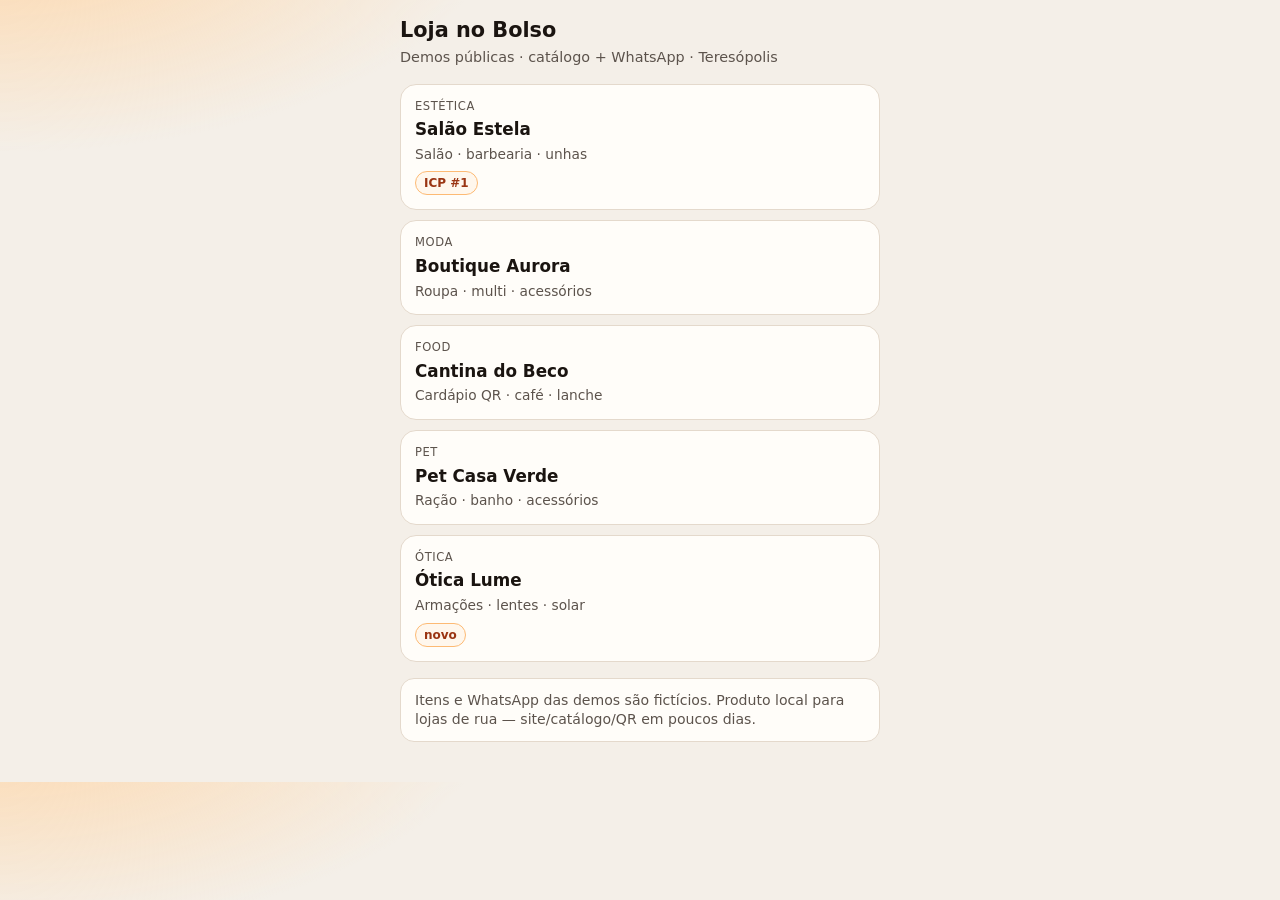
==== index.html @ 96cf6ecd "Demos Loja no Bolso: 5 verticais + hub (sem PIX)" ====
<!DOCTYPE html>
<html lang="pt-BR">
<head>
  <meta charset="UTF-8" />
  <meta name="viewport" content="width=device-width, initial-scale=1" />
  <meta name="theme-color" content="#1a1410" />
  <title>Loja no Bolso — demos</title>
  <style>
    :root { --bg:#f4efe8; --card:#fffdf9; --ink:#1a1410; --soft:#5c534c; --line:#e4d9cc; --a:#9a3412; }
    *{box-sizing:border-box}
    body{margin:0;font-family:system-ui,-apple-system,Segoe UI,Roboto,Arial,sans-serif;background:radial-gradient(900px 420px at 0% -10%,#fed7aa 0%,transparent 55%),var(--bg);color:var(--ink);padding:16px 14px 40px;line-height:1.35}
    .wrap{max-width:480px;margin:0 auto}
    h1{font-size:1.3rem;margin:0 0 4px}
    .sub{color:var(--soft);margin:0 0 16px;font-size:.9rem}
    a.card{display:block;text-decoration:none;color:inherit;background:var(--card);border:1px solid var(--line);border-radius:16px;padding:14px;margin:0 0 10px}
    .k{font-size:.72rem;text-transform:uppercase;letter-spacing:.05em;color:var(--soft);margin:0 0 4px}
    .t{font-size:1.05rem;font-weight:700;margin:0 0 4px}
    .h{margin:0;font-size:.86rem;color:var(--soft)}
    .pill{display:inline-block;margin-top:8px;font-size:.75rem;background:#fff7ed;border:1px solid #fdba74;color:var(--a);border-radius:999px;padding:3px 8px;font-weight:600}
    .note{margin-top:16px;padding:12px 14px;background:var(--card);border:1px solid var(--line);border-radius:14px;font-size:.88rem;color:var(--soft)}
  </style>
</head>
<body>
  <div class="wrap">
    <h1>Loja no Bolso</h1>
    <p class="sub">Demos públicas · catálogo + WhatsApp · Teresópolis</p>
    <a class="card" href="./demos/estela/"><p class="k">Estética</p><p class="t">Salão Estela</p><p class="h">Salão · barbearia · unhas</p><span class="pill">ICP #1</span></a>
    <a class="card" href="./demos/aurora/"><p class="k">Moda</p><p class="t">Boutique Aurora</p><p class="h">Roupa · multi · acessórios</p></a>
    <a class="card" href="./demos/cantina/"><p class="k">Food</p><p class="t">Cantina do Beco</p><p class="h">Cardápio QR · café · lanche</p></a>
    <a class="card" href="./demos/pet/"><p class="k">Pet</p><p class="t">Pet Casa Verde</p><p class="h">Ração · banho · acessórios</p></a>
    <a class="card" href="./demos/otica/"><p class="k">Ótica</p><p class="t">Ótica Lume</p><p class="h">Armações · lentes · solar</p><span class="pill">novo</span></a>
    <div class="note">Itens e WhatsApp das demos são fictícios. Produto local para lojas de rua — site/catálogo/QR em poucos dias.</div>
  </div>
</body>
</html>
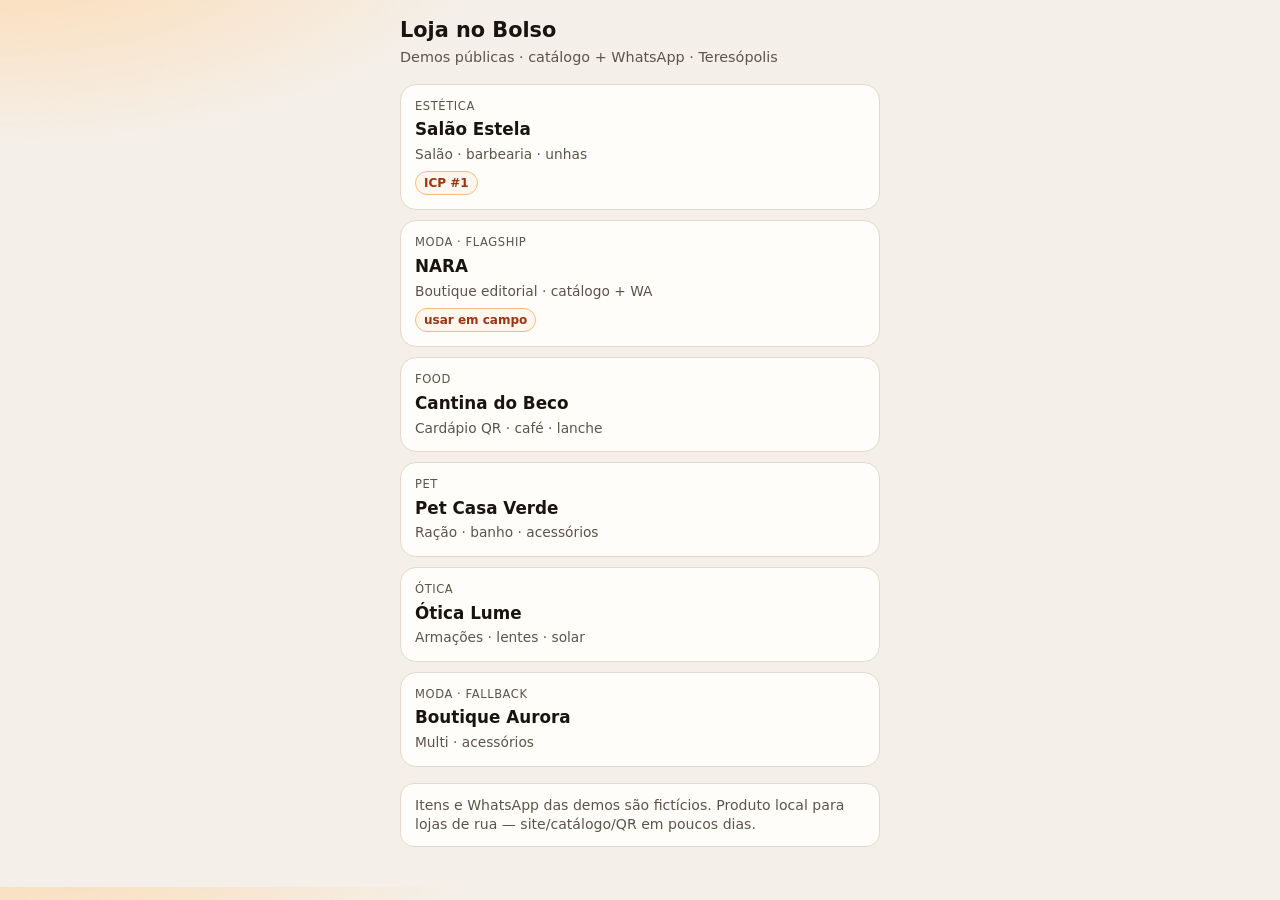
==== commit f46f600b: "Add NARA flagship moda demo to public kit Ship Craft flagship as primary moda card on Pages; keep Au" ====
--- a/index.html
+++ b/index.html
@@ -25,10 +25,11 @@
     <h1>Loja no Bolso</h1>
     <p class="sub">Demos públicas · catálogo + WhatsApp · Teresópolis</p>
     <a class="card" href="./demos/estela/"><p class="k">Estética</p><p class="t">Salão Estela</p><p class="h">Salão · barbearia · unhas</p><span class="pill">ICP #1</span></a>
-    <a class="card" href="./demos/aurora/"><p class="k">Moda</p><p class="t">Boutique Aurora</p><p class="h">Roupa · multi · acessórios</p></a>
+    <a class="card" href="./demos/nara/"><p class="k">Moda · flagship</p><p class="t">NARA</p><p class="h">Boutique editorial · catálogo + WA</p><span class="pill">usar em campo</span></a>
     <a class="card" href="./demos/cantina/"><p class="k">Food</p><p class="t">Cantina do Beco</p><p class="h">Cardápio QR · café · lanche</p></a>
     <a class="card" href="./demos/pet/"><p class="k">Pet</p><p class="t">Pet Casa Verde</p><p class="h">Ração · banho · acessórios</p></a>
-    <a class="card" href="./demos/otica/"><p class="k">Ótica</p><p class="t">Ótica Lume</p><p class="h">Armações · lentes · solar</p><span class="pill">novo</span></a>
+    <a class="card" href="./demos/otica/"><p class="k">Ótica</p><p class="t">Ótica Lume</p><p class="h">Armações · lentes · solar</p></a>
+    <a class="card" href="./demos/aurora/"><p class="k">Moda · fallback</p><p class="t">Boutique Aurora</p><p class="h">Multi · acessórios</p></a>
     <div class="note">Itens e WhatsApp das demos são fictícios. Produto local para lojas de rua — site/catálogo/QR em poucos dias.</div>
   </div>
 </body>
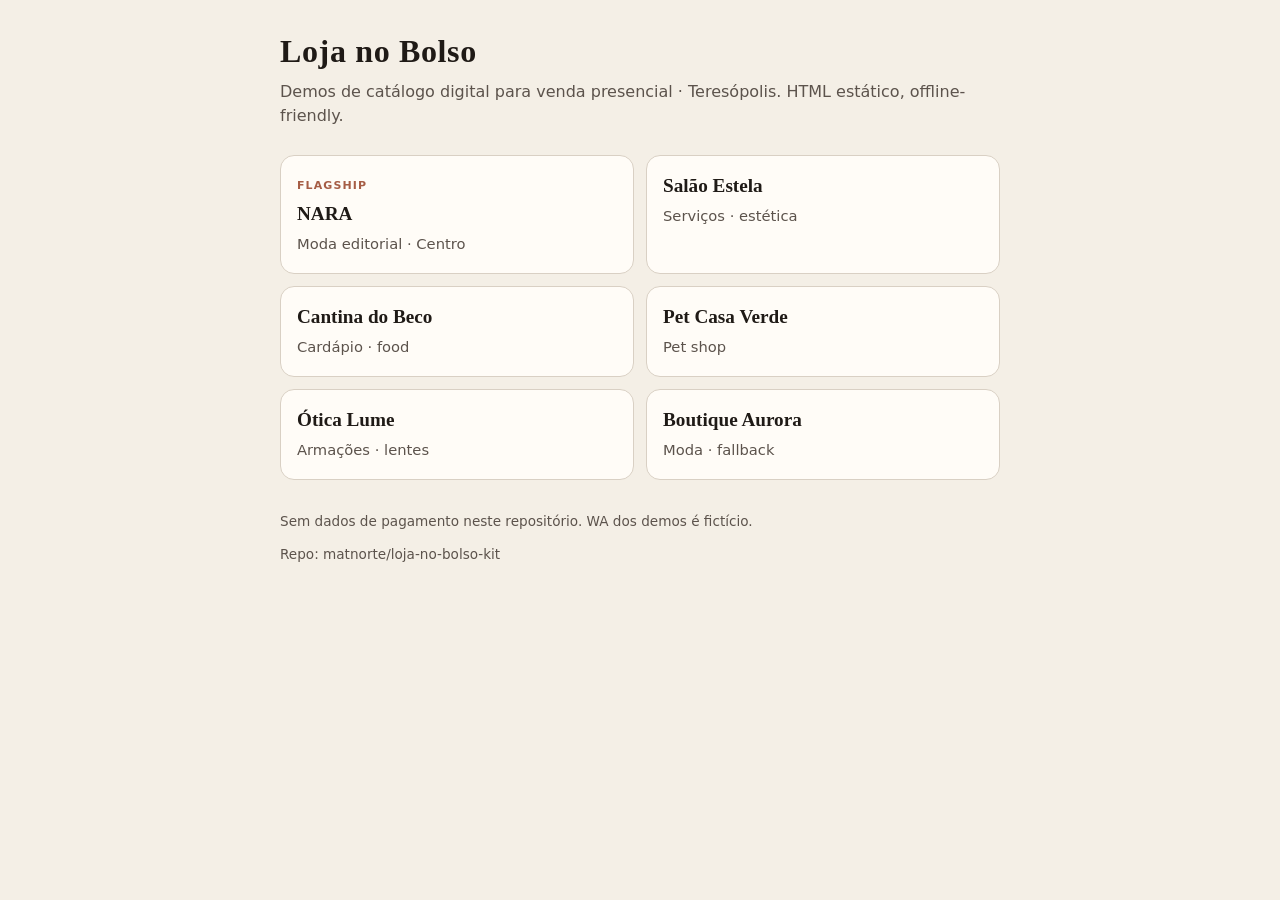
==== commit 4849c904: "Update demos: NARA flagship + niche visual identities Refresh all catalog demos with per-vertical st" ====
--- a/index.html
+++ b/index.html
@@ -2,35 +2,74 @@
 <html lang="pt-BR">
 <head>
   <meta charset="UTF-8" />
-  <meta name="viewport" content="width=device-width, initial-scale=1" />
-  <meta name="theme-color" content="#1a1410" />
+  <meta name="viewport" content="width=device-width, initial-scale=1, viewport-fit=cover" />
+  <meta name="theme-color" content="#1f1a16" />
   <title>Loja no Bolso — demos</title>
   <style>
-    :root { --bg:#f4efe8; --card:#fffdf9; --ink:#1a1410; --soft:#5c534c; --line:#e4d9cc; --a:#9a3412; }
-    *{box-sizing:border-box}
-    body{margin:0;font-family:system-ui,-apple-system,Segoe UI,Roboto,Arial,sans-serif;background:radial-gradient(900px 420px at 0% -10%,#fed7aa 0%,transparent 55%),var(--bg);color:var(--ink);padding:16px 14px 40px;line-height:1.35}
-    .wrap{max-width:480px;margin:0 auto}
-    h1{font-size:1.3rem;margin:0 0 4px}
-    .sub{color:var(--soft);margin:0 0 16px;font-size:.9rem}
-    a.card{display:block;text-decoration:none;color:inherit;background:var(--card);border:1px solid var(--line);border-radius:16px;padding:14px;margin:0 0 10px}
-    .k{font-size:.72rem;text-transform:uppercase;letter-spacing:.05em;color:var(--soft);margin:0 0 4px}
-    .t{font-size:1.05rem;font-weight:700;margin:0 0 4px}
-    .h{margin:0;font-size:.86rem;color:var(--soft)}
-    .pill{display:inline-block;margin-top:8px;font-size:.75rem;background:#fff7ed;border:1px solid #fdba74;color:var(--a);border-radius:999px;padding:3px 8px;font-weight:600}
-    .note{margin-top:16px;padding:12px 14px;background:var(--card);border:1px solid var(--line);border-radius:14px;font-size:.88rem;color:var(--soft)}
+    :root {
+      --bg: #f4efe6; --ink: #1f1a16; --soft: #5c534c; --line: #d9d0c4; --card: #fffcf7;
+      --accent: #a65d45;
+      --font: ui-sans-serif, system-ui, -apple-system, "Segoe UI", sans-serif;
+      --display: "Iowan Old Style", Palatino, Georgia, ui-serif, serif;
+    }
+    * { box-sizing: border-box; }
+    body {
+      margin: 0; font-family: var(--font); color: var(--ink); background: var(--bg);
+      padding: 28px 18px 48px; line-height: 1.45;
+    }
+    main { max-width: 720px; margin: 0 auto; }
+    h1 { font-family: var(--display); font-weight: 600; font-size: 2rem; margin: 0 0 6px; letter-spacing: .02em; }
+    .sub { color: var(--soft); margin: 0 0 28px; }
+    .grid { display: grid; gap: 12px; }
+    @media (min-width: 640px) { .grid { grid-template-columns: 1fr 1fr; } }
+    a.card {
+      display: block; text-decoration: none; color: inherit; background: var(--card);
+      border: 1px solid var(--line); border-radius: 14px; padding: 16px 16px 18px;
+      transition: transform .15s ease, box-shadow .15s ease;
+    }
+    a.card:hover { transform: translateY(-2px); box-shadow: 0 10px 28px rgba(31,26,22,.08); }
+    a.card strong { display: block; font-family: var(--display); font-size: 1.2rem; margin-bottom: 4px; }
+    a.card span { color: var(--soft); font-size: .92rem; }
+    .flag { display: inline-block; font-size: 11px; letter-spacing: .1em; text-transform: uppercase;
+      color: var(--accent); margin-bottom: 6px; font-weight: 700; }
+    footer { margin-top: 32px; color: var(--soft); font-size: .85rem; }
   </style>
 </head>
 <body>
-  <div class="wrap">
+  <main>
     <h1>Loja no Bolso</h1>
-    <p class="sub">Demos públicas · catálogo + WhatsApp · Teresópolis</p>
-    <a class="card" href="./demos/estela/"><p class="k">Estética</p><p class="t">Salão Estela</p><p class="h">Salão · barbearia · unhas</p><span class="pill">ICP #1</span></a>
-    <a class="card" href="./demos/nara/"><p class="k">Moda · flagship</p><p class="t">NARA</p><p class="h">Boutique editorial · catálogo + WA</p><span class="pill">usar em campo</span></a>
-    <a class="card" href="./demos/cantina/"><p class="k">Food</p><p class="t">Cantina do Beco</p><p class="h">Cardápio QR · café · lanche</p></a>
-    <a class="card" href="./demos/pet/"><p class="k">Pet</p><p class="t">Pet Casa Verde</p><p class="h">Ração · banho · acessórios</p></a>
-    <a class="card" href="./demos/otica/"><p class="k">Ótica</p><p class="t">Ótica Lume</p><p class="h">Armações · lentes · solar</p></a>
-    <a class="card" href="./demos/aurora/"><p class="k">Moda · fallback</p><p class="t">Boutique Aurora</p><p class="h">Multi · acessórios</p></a>
-    <div class="note">Itens e WhatsApp das demos são fictícios. Produto local para lojas de rua — site/catálogo/QR em poucos dias.</div>
-  </div>
+    <p class="sub">Demos de catálogo digital para venda presencial · Teresópolis. HTML estático, offline-friendly.</p>
+    <div class="grid">
+      <a class="card" href="demos/nara/">
+        <div class="flag">Flagship</div>
+        <strong>NARA</strong>
+        <span>Moda editorial · Centro</span>
+      </a>
+      <a class="card" href="demos/estela/">
+        <strong>Salão Estela</strong>
+        <span>Serviços · estética</span>
+      </a>
+      <a class="card" href="demos/cantina/">
+        <strong>Cantina do Beco</strong>
+        <span>Cardápio · food</span>
+      </a>
+      <a class="card" href="demos/pet/">
+        <strong>Pet Casa Verde</strong>
+        <span>Pet shop</span>
+      </a>
+      <a class="card" href="demos/otica/">
+        <strong>Ótica Lume</strong>
+        <span>Armações · lentes</span>
+      </a>
+      <a class="card" href="demos/aurora/">
+        <strong>Boutique Aurora</strong>
+        <span>Moda · fallback</span>
+      </a>
+    </div>
+    <footer>
+      <p>Sem dados de pagamento neste repositório. WA dos demos é fictício.</p>
+      <p>Repo: matnorte/loja-no-bolso-kit</p>
+    </footer>
+  </main>
 </body>
 </html>
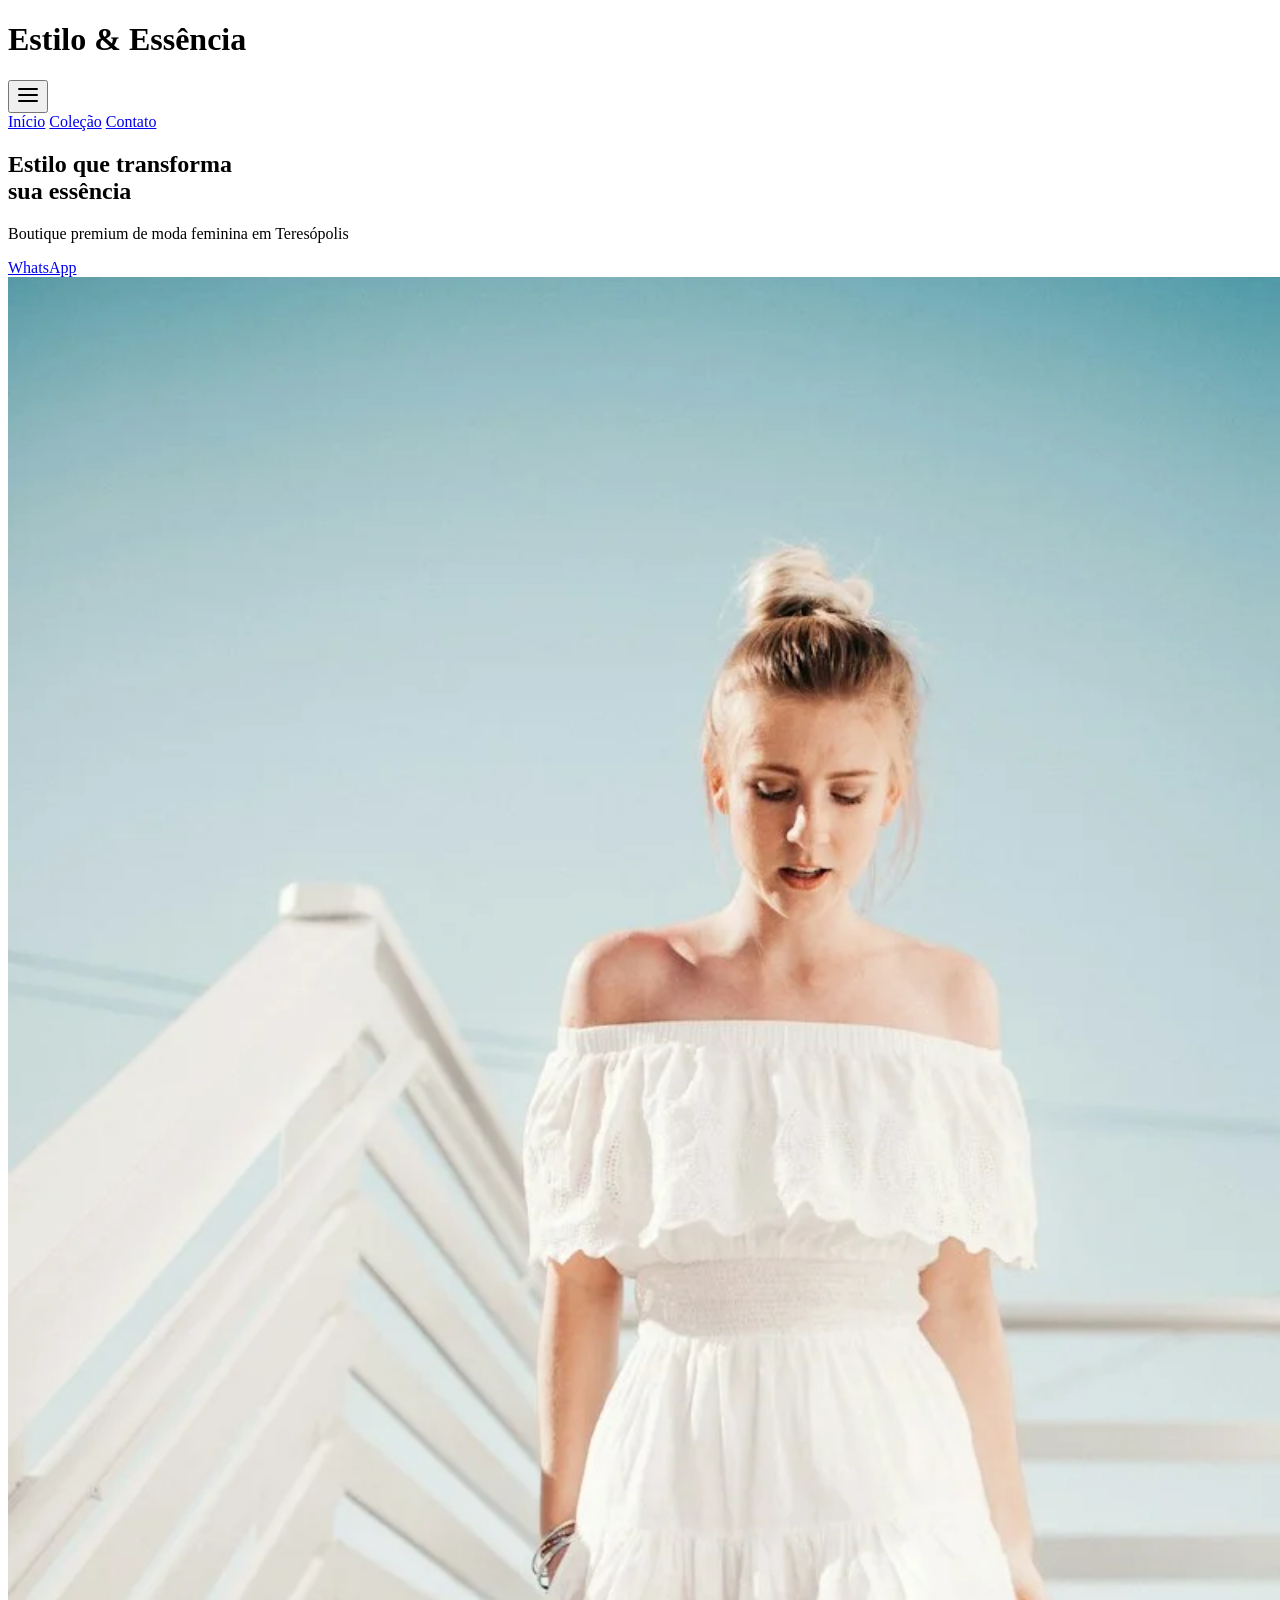
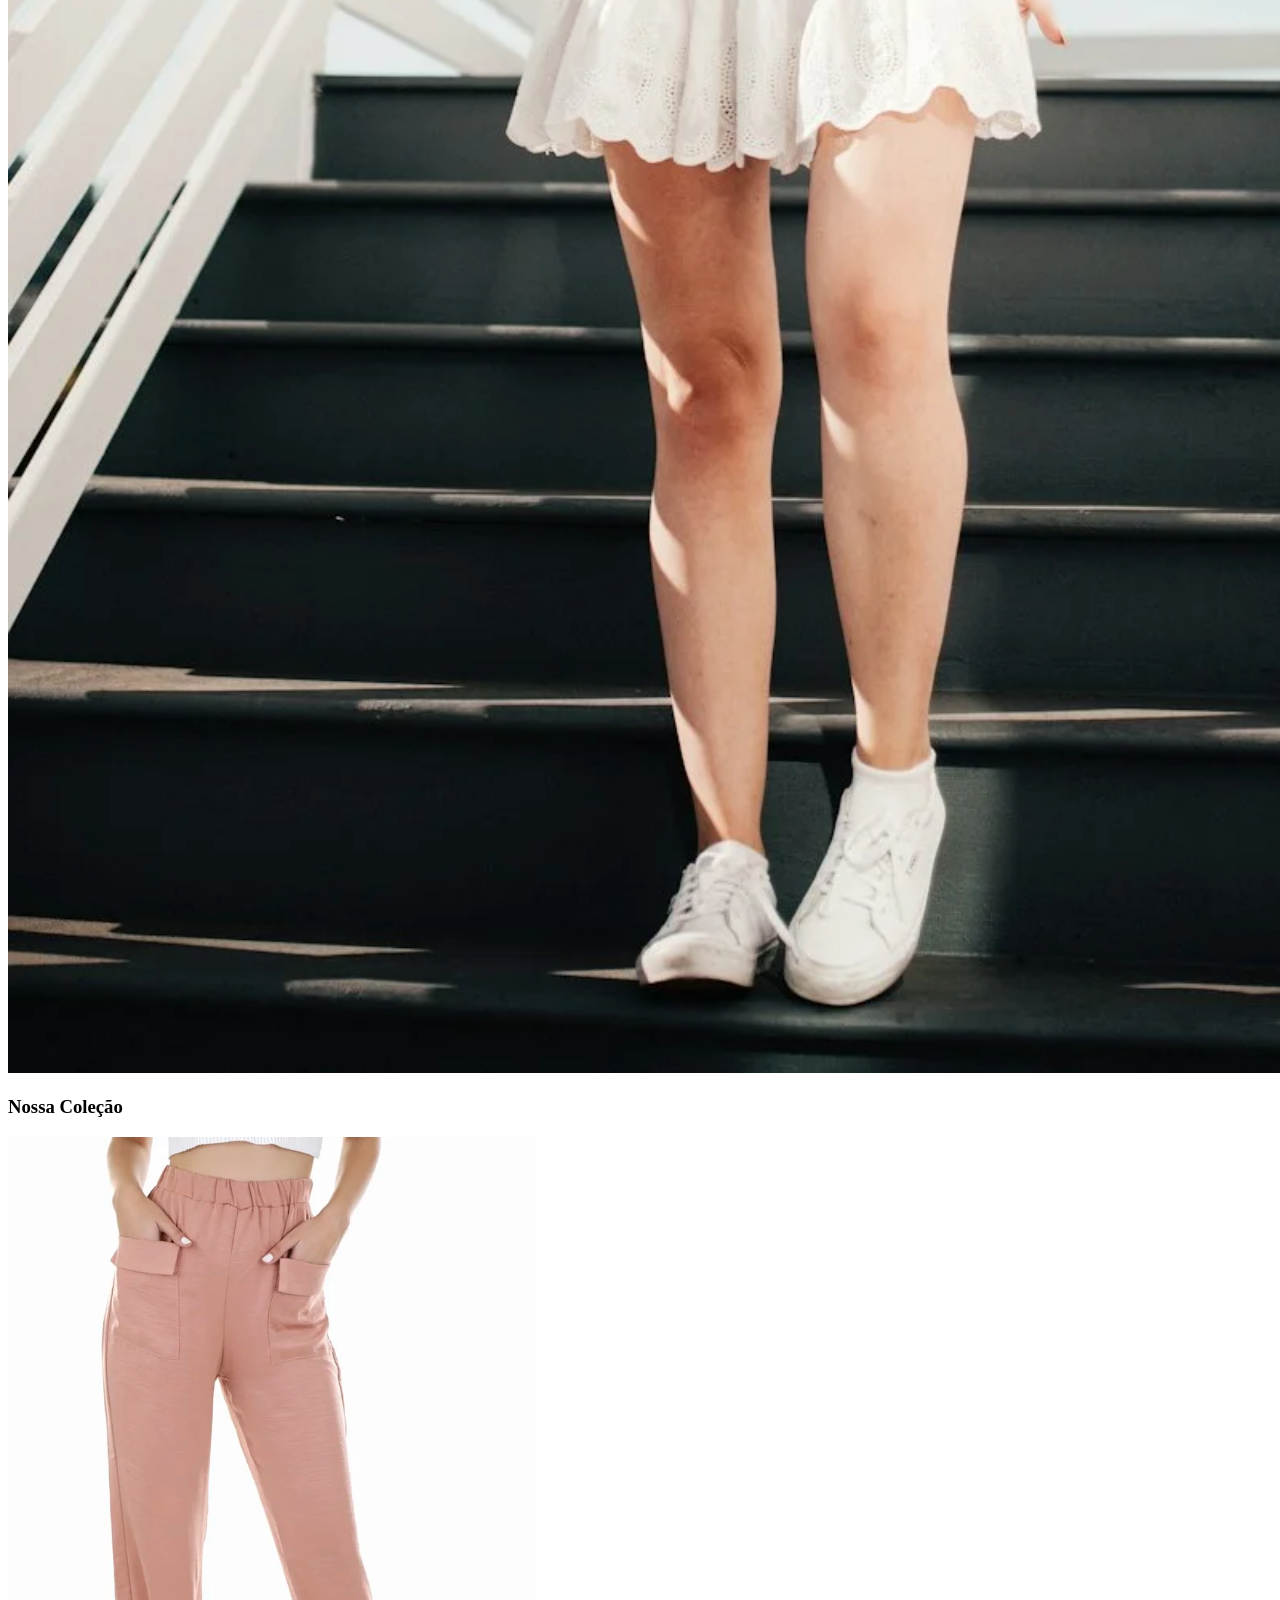
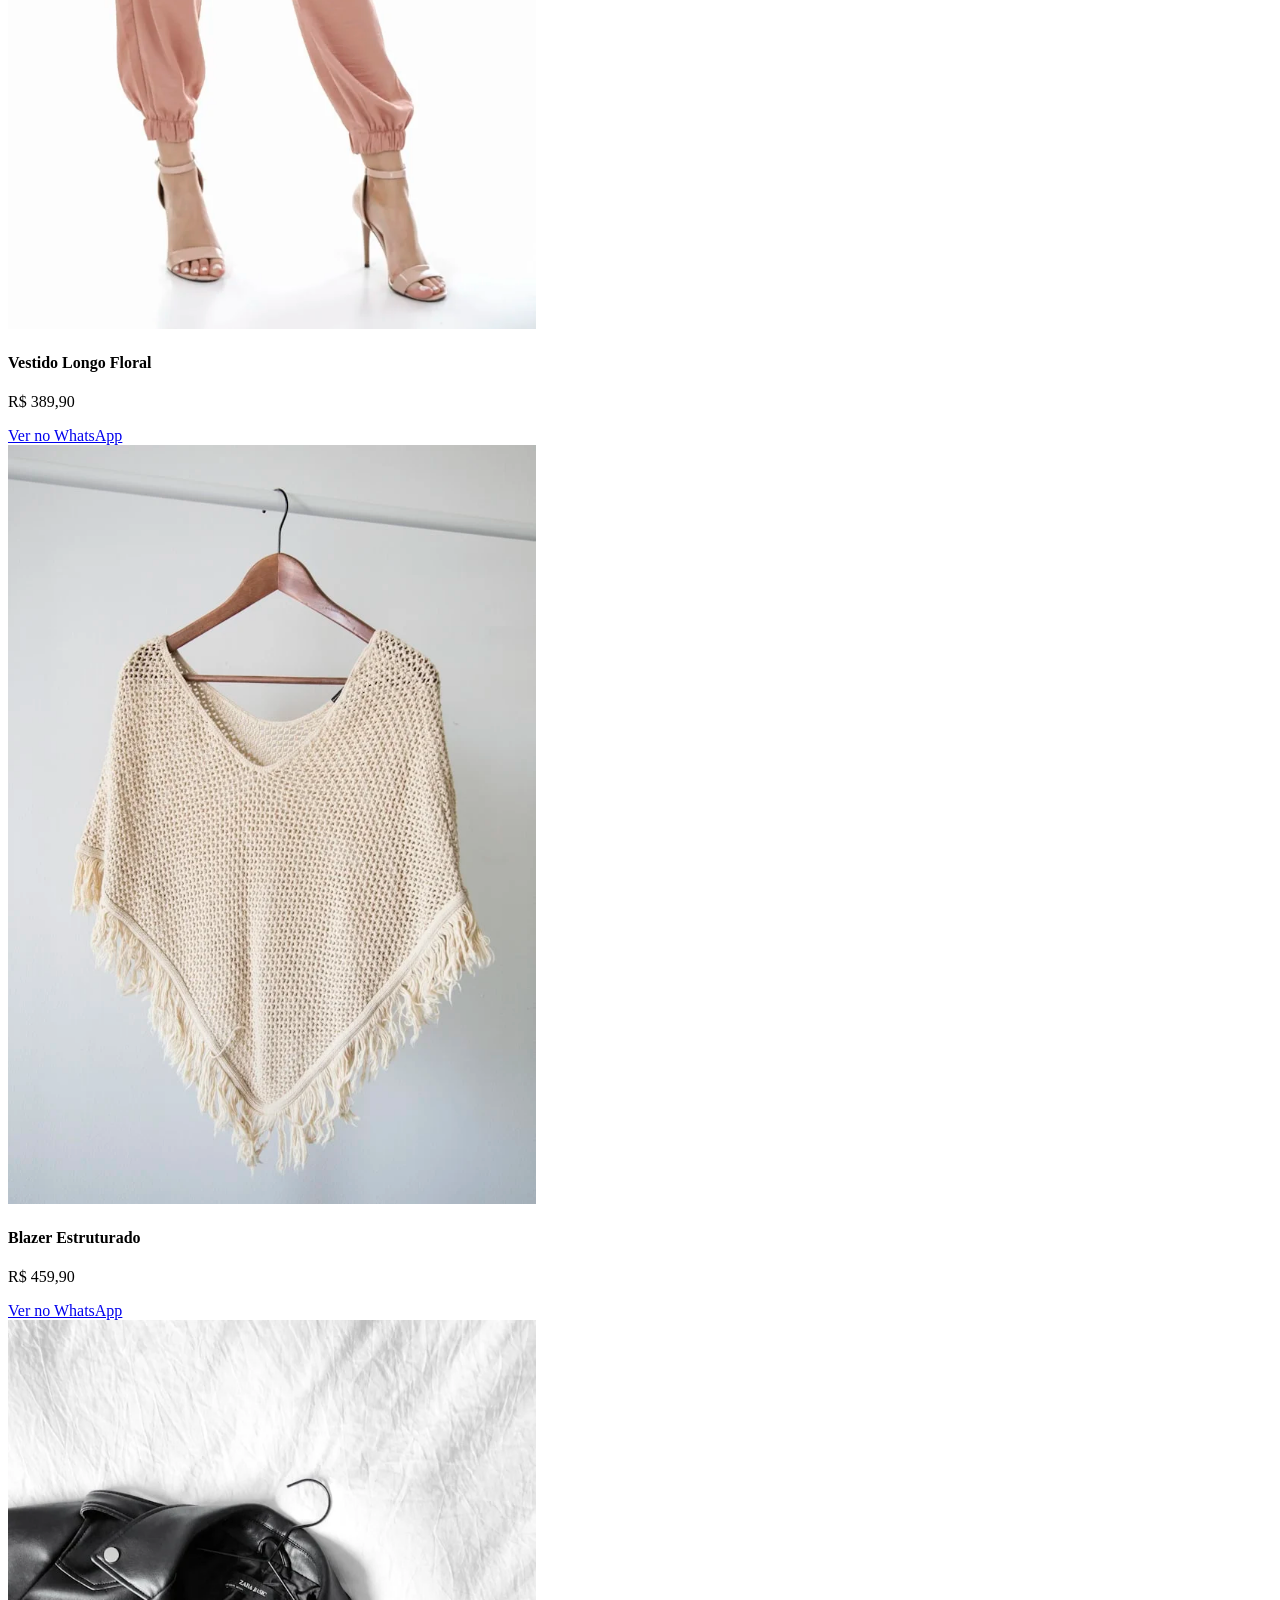
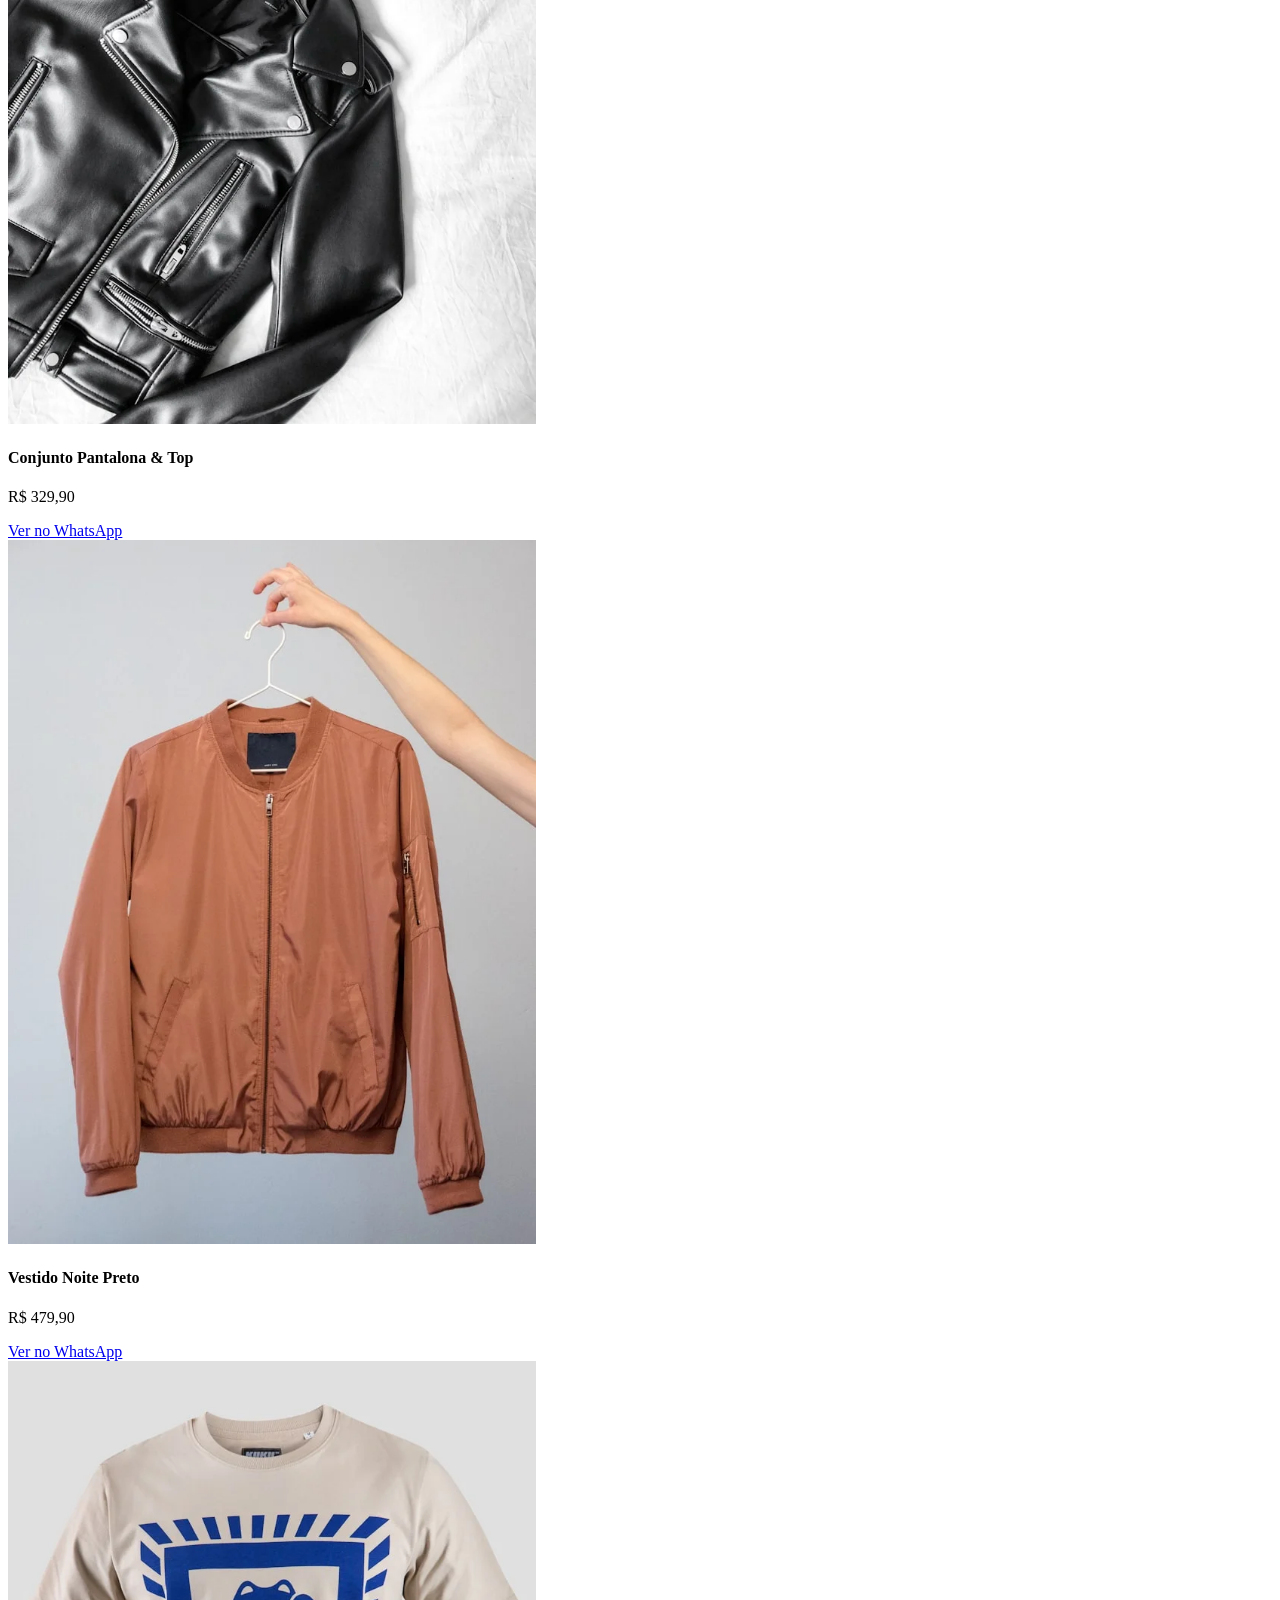
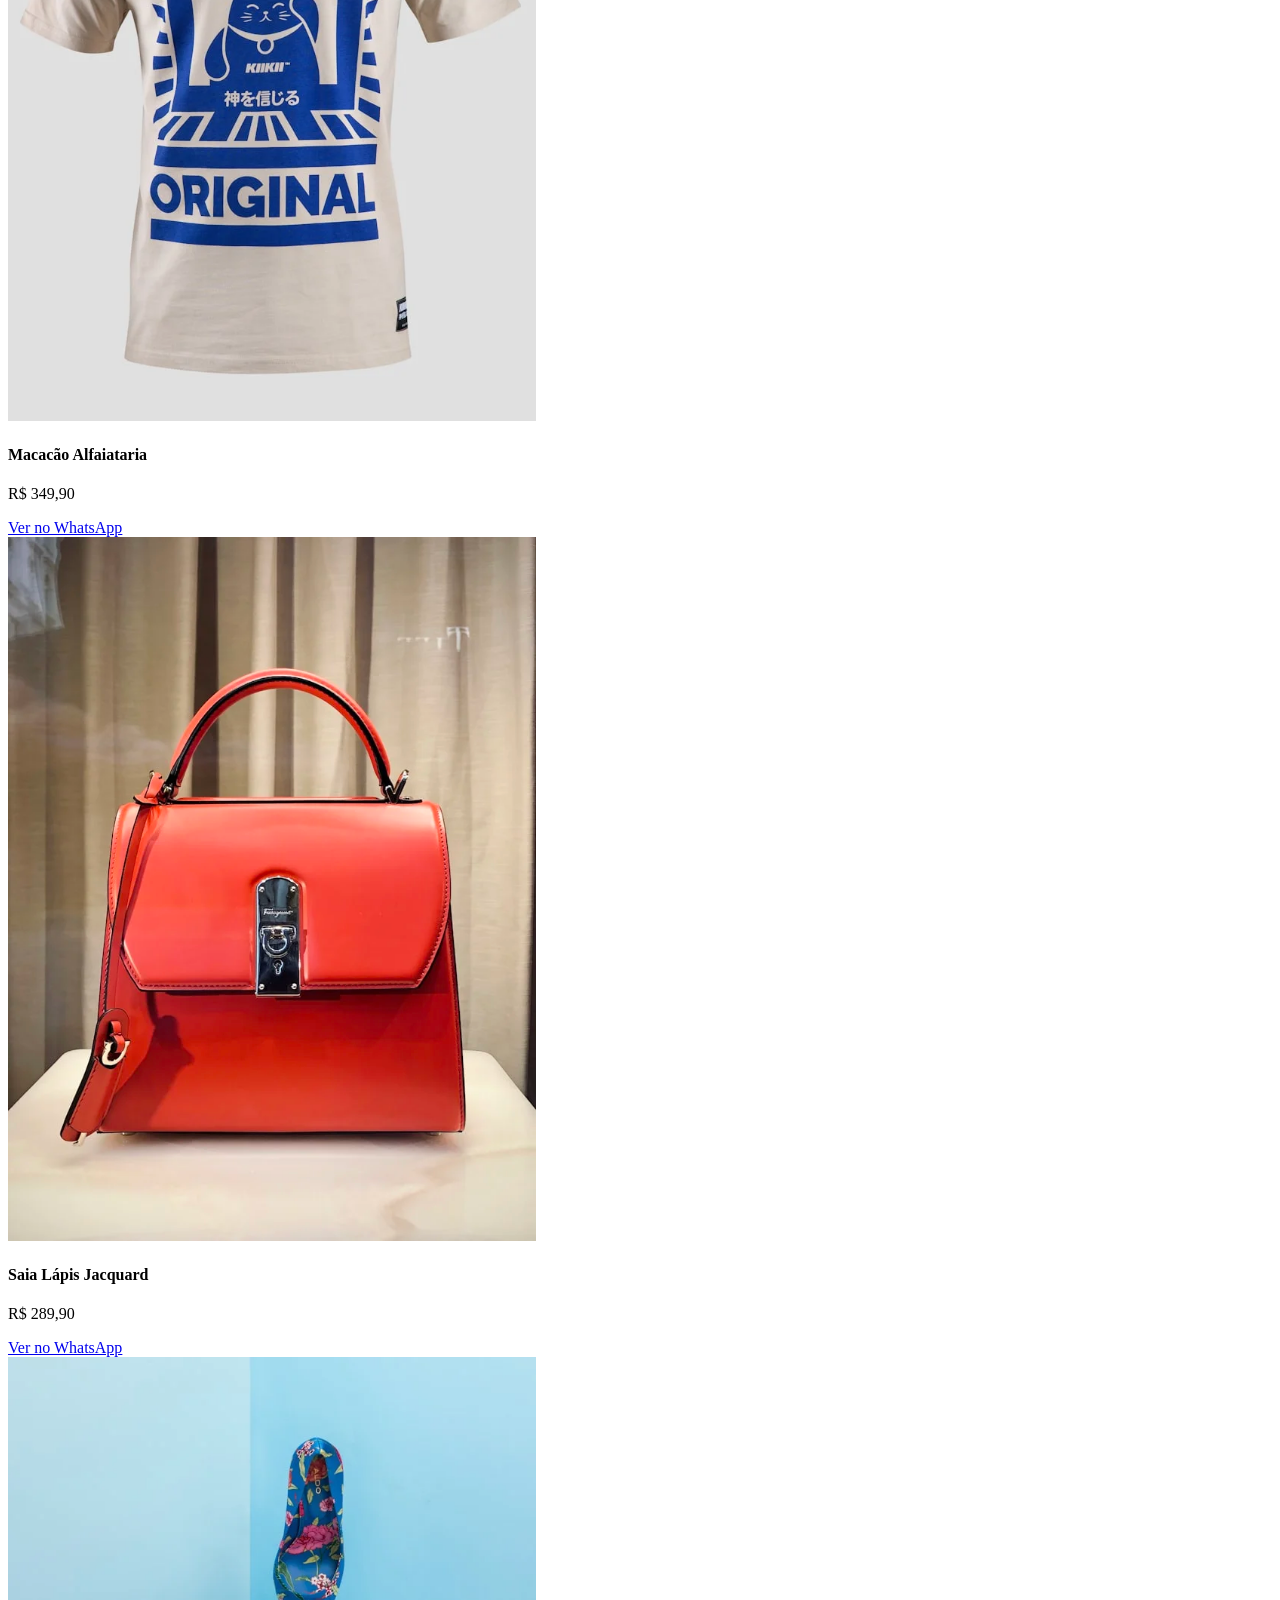
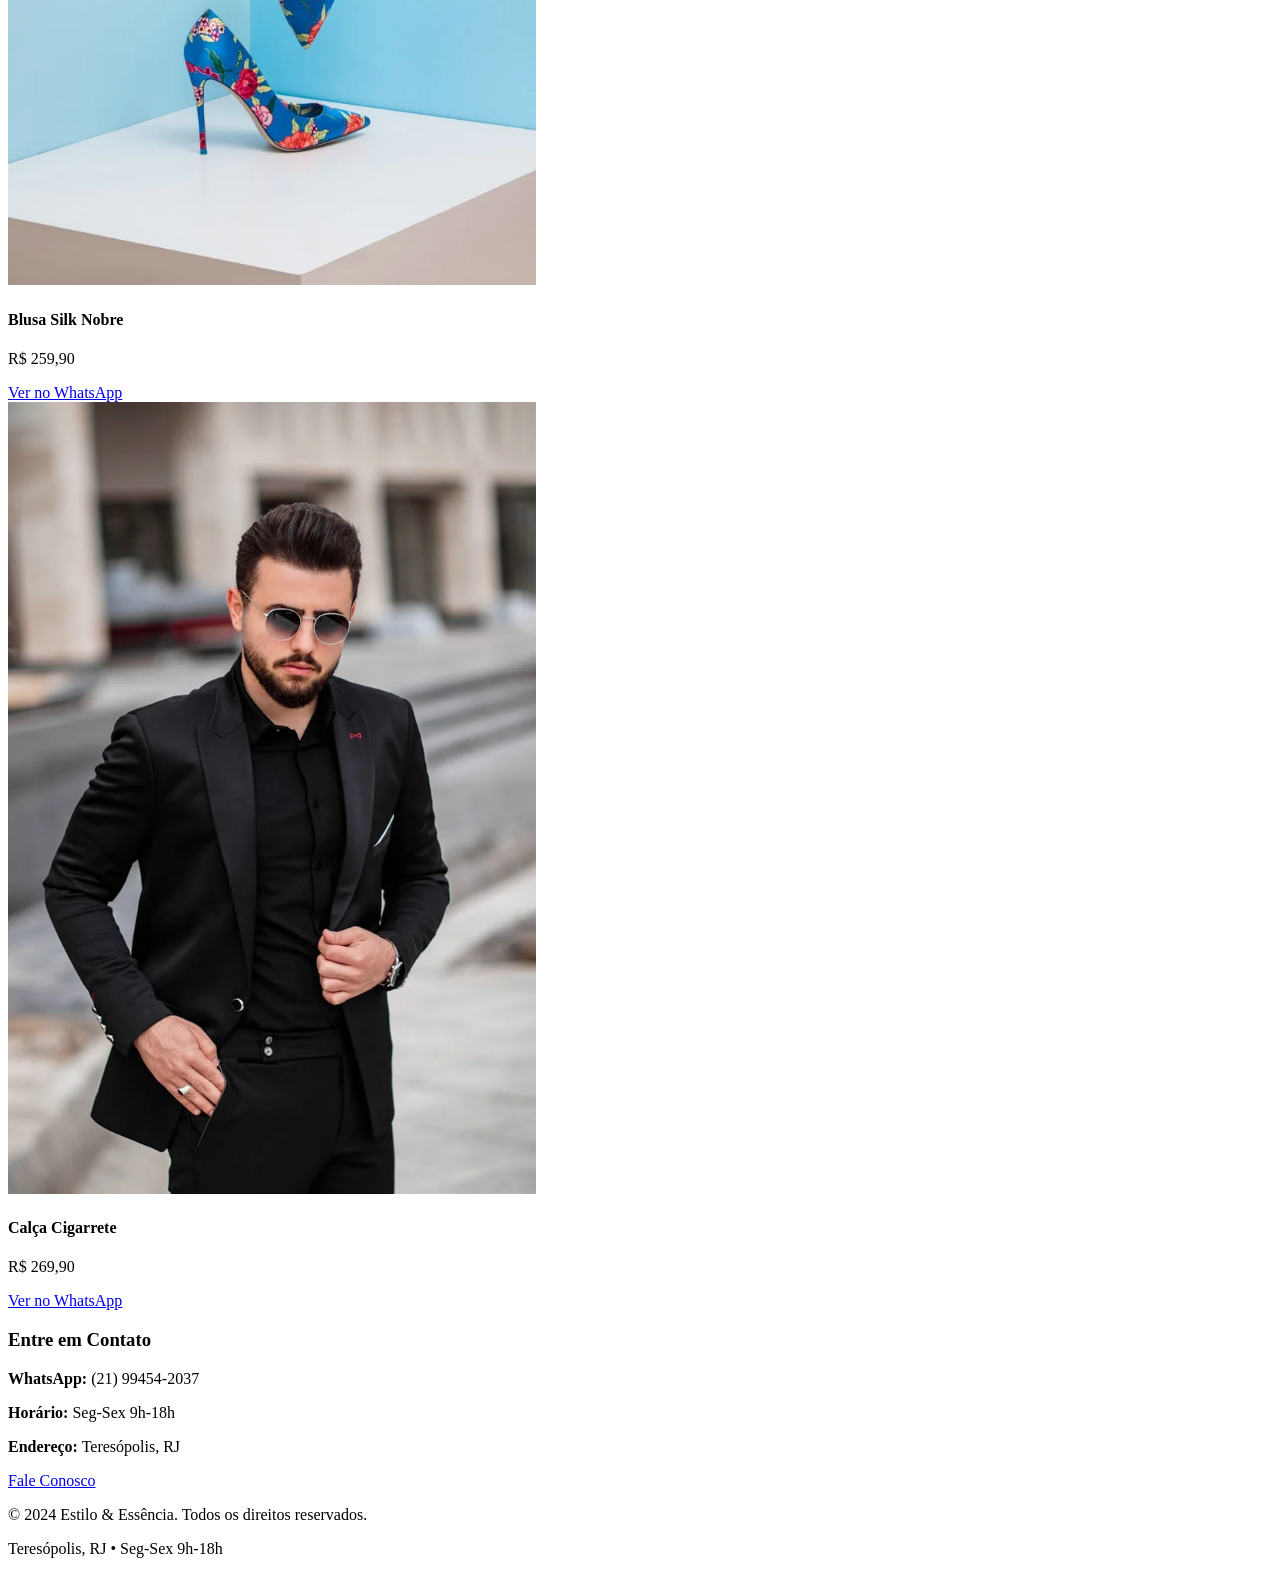
==== commit a2436528: "Publish best-loja live site from improve loop" ====
--- a/index.html
+++ b/index.html
@@ -1,75 +1,167 @@
 <!DOCTYPE html>
 <html lang="pt-BR">
 <head>
-  <meta charset="UTF-8" />
-  <meta name="viewport" content="width=device-width, initial-scale=1, viewport-fit=cover" />
-  <meta name="theme-color" content="#1f1a16" />
-  <title>Loja no Bolso — demos</title>
-  <style>
-    :root {
-      --bg: #f4efe6; --ink: #1f1a16; --soft: #5c534c; --line: #d9d0c4; --card: #fffcf7;
-      --accent: #a65d45;
-      --font: ui-sans-serif, system-ui, -apple-system, "Segoe UI", sans-serif;
-      --display: "Iowan Old Style", Palatino, Georgia, ui-serif, serif;
-    }
-    * { box-sizing: border-box; }
-    body {
-      margin: 0; font-family: var(--font); color: var(--ink); background: var(--bg);
-      padding: 28px 18px 48px; line-height: 1.45;
-    }
-    main { max-width: 720px; margin: 0 auto; }
-    h1 { font-family: var(--display); font-weight: 600; font-size: 2rem; margin: 0 0 6px; letter-spacing: .02em; }
-    .sub { color: var(--soft); margin: 0 0 28px; }
-    .grid { display: grid; gap: 12px; }
-    @media (min-width: 640px) { .grid { grid-template-columns: 1fr 1fr; } }
-    a.card {
-      display: block; text-decoration: none; color: inherit; background: var(--card);
-      border: 1px solid var(--line); border-radius: 14px; padding: 16px 16px 18px;
-      transition: transform .15s ease, box-shadow .15s ease;
-    }
-    a.card:hover { transform: translateY(-2px); box-shadow: 0 10px 28px rgba(31,26,22,.08); }
-    a.card strong { display: block; font-family: var(--display); font-size: 1.2rem; margin-bottom: 4px; }
-    a.card span { color: var(--soft); font-size: .92rem; }
-    .flag { display: inline-block; font-size: 11px; letter-spacing: .1em; text-transform: uppercase;
-      color: var(--accent); margin-bottom: 6px; font-weight: 700; }
-    footer { margin-top: 32px; color: var(--soft); font-size: .85rem; }
-  </style>
+    <meta charset="UTF-8">
+    <meta name="viewport" content="width=device-width, initial-scale=1.0">
+    <title>Estilo &amp; Essência - Teresópolis</title>
+    <meta name="description" content="Boutique premium de moda feminina em Teresópolis. Look sofisticado, peças selecionadas.">
+    <meta property="og:title" content="Estilo & Essência - Teresópolis">
+    <meta property="og:description" content="Boutique premium de moda feminina em Teresópolis. Look sofisticado, peças selecionadas.">
+    <meta property="og:type" content="website">
+    <meta property="og:url" content="https://estilo-essencia.com/">
+    <meta property="og:image" content="https://estilo-essencia.com/img/hero.webp">
+    <meta name="twitter:card" content="summary_large_image">
+    <meta name="twitter:title" content="Estilo & Essência - Teresópolis">
+    <meta name="twitter:description" content="Boutique premium de moda feminina em Teresópolis. Look sofisticado, peças selecionadas.">
+    <meta name="twitter:image" content="https://estilo-essencia.com/img/hero.webp">
+    
+    <link rel="preconnect" href="https://fonts.googleapis.com" crossorigin>
+    <link rel="preconnect" href="https://fonts.gstatic.com" crossorigin>
+    <link href="https://fonts.googleapis.com/css2?family=Inter:wght@400;500;600;700&family=Playfair+Display:wght@600;700&display=swap" rel="stylesheet">
+    <link rel="icon" href="data:image/svg+xml,<svg xmlns='http://www.w3.org/2000/svg' viewBox='0 0 100 100'><text y='.9em' font-size='90'>✨</text></svg>" type="image/svg+xml">
 </head>
 <body>
-  <main>
-    <h1>Loja no Bolso</h1>
-    <p class="sub">Demos de catálogo digital para venda presencial · Teresópolis. HTML estático, offline-friendly.</p>
-    <div class="grid">
-      <a class="card" href="demos/nara/">
-        <div class="flag">Flagship</div>
-        <strong>NARA</strong>
-        <span>Moda editorial · Centro</span>
-      </a>
-      <a class="card" href="demos/estela/">
-        <strong>Salão Estela</strong>
-        <span>Serviços · estética</span>
-      </a>
-      <a class="card" href="demos/cantina/">
-        <strong>Cantina do Beco</strong>
-        <span>Cardápio · food</span>
-      </a>
-      <a class="card" href="demos/pet/">
-        <strong>Pet Casa Verde</strong>
-        <span>Pet shop</span>
-      </a>
-      <a class="card" href="demos/otica/">
-        <strong>Ótica Lume</strong>
-        <span>Armações · lentes</span>
-      </a>
-      <a class="card" href="demos/aurora/">
-        <strong>Boutique Aurora</strong>
-        <span>Moda · fallback</span>
-      </a>
-    </div>
-    <footer>
-      <p>Sem dados de pagamento neste repositório. WA dos demos é fictício.</p>
-      <p>Repo: matnorte/loja-no-bolso-kit</p>
+    <header class="header">
+        <div class="container">
+            <h1 class="logo">Estilo &amp; Essência</h1>
+            <button class="nav-toggle" aria-label="Menu de navegação" aria-expanded="false">
+                <svg width="24" height="24" viewBox="0 0 24 24" fill="none" xmlns="http://www.w3.org/2000/svg">
+                    <path d="M3 6h18M3 12h18M3 18h18" stroke="currentColor" stroke-width="2" stroke-linecap="round"/>
+                </svg>
+            </button>
+            <nav class="nav">
+                <a href="#inicio">Início</a>
+                <a href="#colecao">Coleção</a>
+                <a href="#contato">Contato</a>
+            </nav>
+        </div>
+    </header>
+
+    <section id="inicio" class="hero">
+        <div class="hero-content">
+            <h2>Estilo que transforma<br>sua essência</h2>
+            <p>Boutique premium de moda feminina em Teresópolis</p>
+            <a href="https://wa.me/5521994542037?text=Tenho%20interesse%20no%20Vestido%20Longo%20Floral" class="btn-whatsapp">WhatsApp</a>
+        </div>
+        <div class="hero-image">
+                    <img srcset="img/hero.webp 400w, img/hero.webp 800w" sizes="100vw" src="img/hero.webp" alt="Mulher elegante usando vestido floral rosa em Teresópolis" loading="eager">
+        </div>
+    </section>
+
+    <section id="colecao" class="collection">
+        <div class="container">
+            <h3>Nossa Coleção</h3>
+            <div class="product-grid">
+                <article class="product-card">
+                    <div class="product-image">
+                        <img srcset="img/p1.webp 280w, img/p1.webp 560w" sizes="(max-width: 480px) 100vw, (max-width: 1024px) 50vw, 33vw" src="img/p1.webp" alt="Vestido longo floral rosa com estampado floral elegante" loading="lazy">
+                    </div>
+                    <div class="product-info">
+                        <h4>Vestido Longo Floral</h4>
+                        <p class="price">R$ 389,90</p>
+                        <a href="https://wa.me/5521994542037?text=Tenho%20interesse%20no%20Vestido%20Longo%20Floral" class="btn-small">Ver no WhatsApp</a>
+                    </div>
+                </article>
+
+                <article class="product-card">
+                    <div class="product-image">
+                        <img srcset="img/p2.webp 280w, img/p2.webp 560w" sizes="(max-width: 480px) 100vw, (max-width: 1024px) 50vw, 33vw" src="img/p2.webp" alt="Blazer estruturado marrom clássico com corte moderno" loading="lazy">
+                    </div>
+                    <div class="product-info">
+                        <h4>Blazer Estruturado</h4>
+                        <p class="price">R$ 459,90</p>
+                        <a href="https://wa.me/5521994542037?text=Tenho%20interesse%20no%20Blazer%20Estruturado" class="btn-small">Ver no WhatsApp</a>
+                    </div>
+                </article>
+
+                <article class="product-card">
+                    <div class="product-image">
+                        <img srcset="img/p3.webp 280w, img/p3.webp 560w" sizes="(max-width: 480px) 100vw, (max-width: 1024px) 50vw, 33vw" src="img/p3.webp" alt="Conjunto pantalona e top estampado tropical azul e branco" loading="lazy">
+                    </div>
+                    <div class="product-info">
+                        <h4>Conjunto Pantalona &amp; Top</h4>
+                        <p class="price">R$ 329,90</p>
+                        <a href="https://wa.me/5521994542037?text=Tenho%20interesse%20no%20Conjunto%20Pantalona%20%26%20Top" class="btn-small">Ver no WhatsApp</a>
+                    </div>
+                </article>
+
+                <article class="product-card">
+                    <div class="product-image">
+                        <img srcset="img/p4.webp 280w, img/p4.webp 560w" sizes="(max-width: 480px) 100vw, (max-width: 1024px) 50vw, 33vw" src="img/p4.webp" alt="Vestido noite preto com acabamento luxo e decote drapeado" loading="lazy">
+                    </div>
+                    <div class="product-info">
+                        <h4>Vestido Noite Preto</h4>
+                        <p class="price">R$ 479,90</p>
+                        <a href="https://wa.me/5521994542037?text=Tenho%20interesse%20no%20Vestido%20Noite%20Preto" class="btn-small">Ver no WhatsApp</a>
+                    </div>
+                </article>
+
+                <article class="product-card">
+                    <div class="product-image">
+                        <img srcset="img/p5.webp 280w, img/p5.webp 560w" sizes="(max-width: 480px) 100vw, (max-width: 1024px) 50vw, 33vw" src="img/p5.webp" alt="Macacão alfaiataria preto reto com cinto decorativo" loading="lazy">
+                    </div>
+                    <div class="product-info">
+                        <h4>Macacão Alfaiataria</h4>
+                        <p class="price">R$ 349,90</p>
+                        <a href="https://wa.me/5521994542037?text=Tenho%20interesse%20no%20Macac%C3%A3o%20Alfaiataria" class="btn-small">Ver no WhatsApp</a>
+                    </div>
+                </article>
+
+                <article class="product-card">
+                    <div class="product-image">
+                        <img srcset="img/p6.webp 280w, img/p6.webp 560w" sizes="(max-width: 480px) 100vw, (max-width: 1024px) 50vw, 33vw" src="img/p6.webp" alt="Saia lápis jacquard dourado com cintura alta e comprimento midi" loading="lazy">
+                    </div>
+                    <div class="product-info">
+                        <h4>Saia Lápis Jacquard</h4>
+                        <p class="price">R$ 289,90</p>
+                        <a href="https://wa.me/5521994542037?text=Tenho%20interesse%20na%20Saia%20L%C3%A1pis%20Jacquard" class="btn-small">Ver no WhatsApp</a>
+                    </div>
+                </article>
+
+                <article class="product-card">
+                    <div class="product-image">
+                        <img srcset="img/p7.webp 280w, img/p7.webp 560w" sizes="(max-width: 480px) 100vw, (max-width: 1024px) 50vw, 33vw" src="img/p7.webp" alt="Blusa silk nobre creme com alças finas e decote sutil" loading="lazy">
+                    </div>
+                    <div class="product-info">
+                        <h4>Blusa Silk Nobre</h4>
+                        <p class="price">R$ 259,90</p>
+                        <a href="https://wa.me/5521994542037?text=Tenho%20interesse%20na%20Blusa%20Silk%20Nobre" class="btn-small">Ver no WhatsApp</a>
+                    </div>
+                </article>
+
+                <article class="product-card">
+                    <div class="product-image">
+                        <img srcset="img/p8.webp 280w, img/p8.webp 560w" sizes="(max-width: 480px) 100vw, (max-width: 1024px) 50vw, 33vw" src="img/p8.webp" alt="Calça cigarrete estilizada bege com pinça frontal e bolsos laterais" loading="lazy">
+                    </div>
+                    <div class="product-info">
+                        <h4>Calça Cigarrete</h4>
+                        <p class="price">R$ 269,90</p>
+                        <a href="https://wa.me/5521994542037?text=Tenho%20interesse%20na%20Cal%C3%A7a%20Cigarrete" class="btn-small">Ver no WhatsApp</a>
+                    </div>
+                </article>
+            </div>
+        </div>
+    </section>
+
+    <section id="contato" class="contact">
+        <div class="container">
+            <h3>Entre em Contato</h3>
+            <div class="contact-info">
+                <p><strong>WhatsApp:</strong> (21) 99454-2037</p>
+                <p><strong>Horário:</strong> Seg-Sex 9h-18h</p>
+                <p><strong>Endereço:</strong> Teresópolis, RJ</p>
+            </div>
+            <a href="https://wa.me/5521994542037?text=Tenho%20interesse%20em%20consultar%20o%20atendimento" class="btn-whatsapp">Fale Conosco</a>
+        </div>
+    </section>
+
+    <footer class="footer">
+        <div class="container">
+            <p>&copy; 2024 Estilo &amp; Essência. Todos os direitos reservados.</p>
+            <p>Teresópolis, RJ • Seg-Sex 9h-18h</p>
+        </div>
     </footer>
-  </main>
+
+    <script src="app.js"></script>
 </body>
-</html>
+</html>
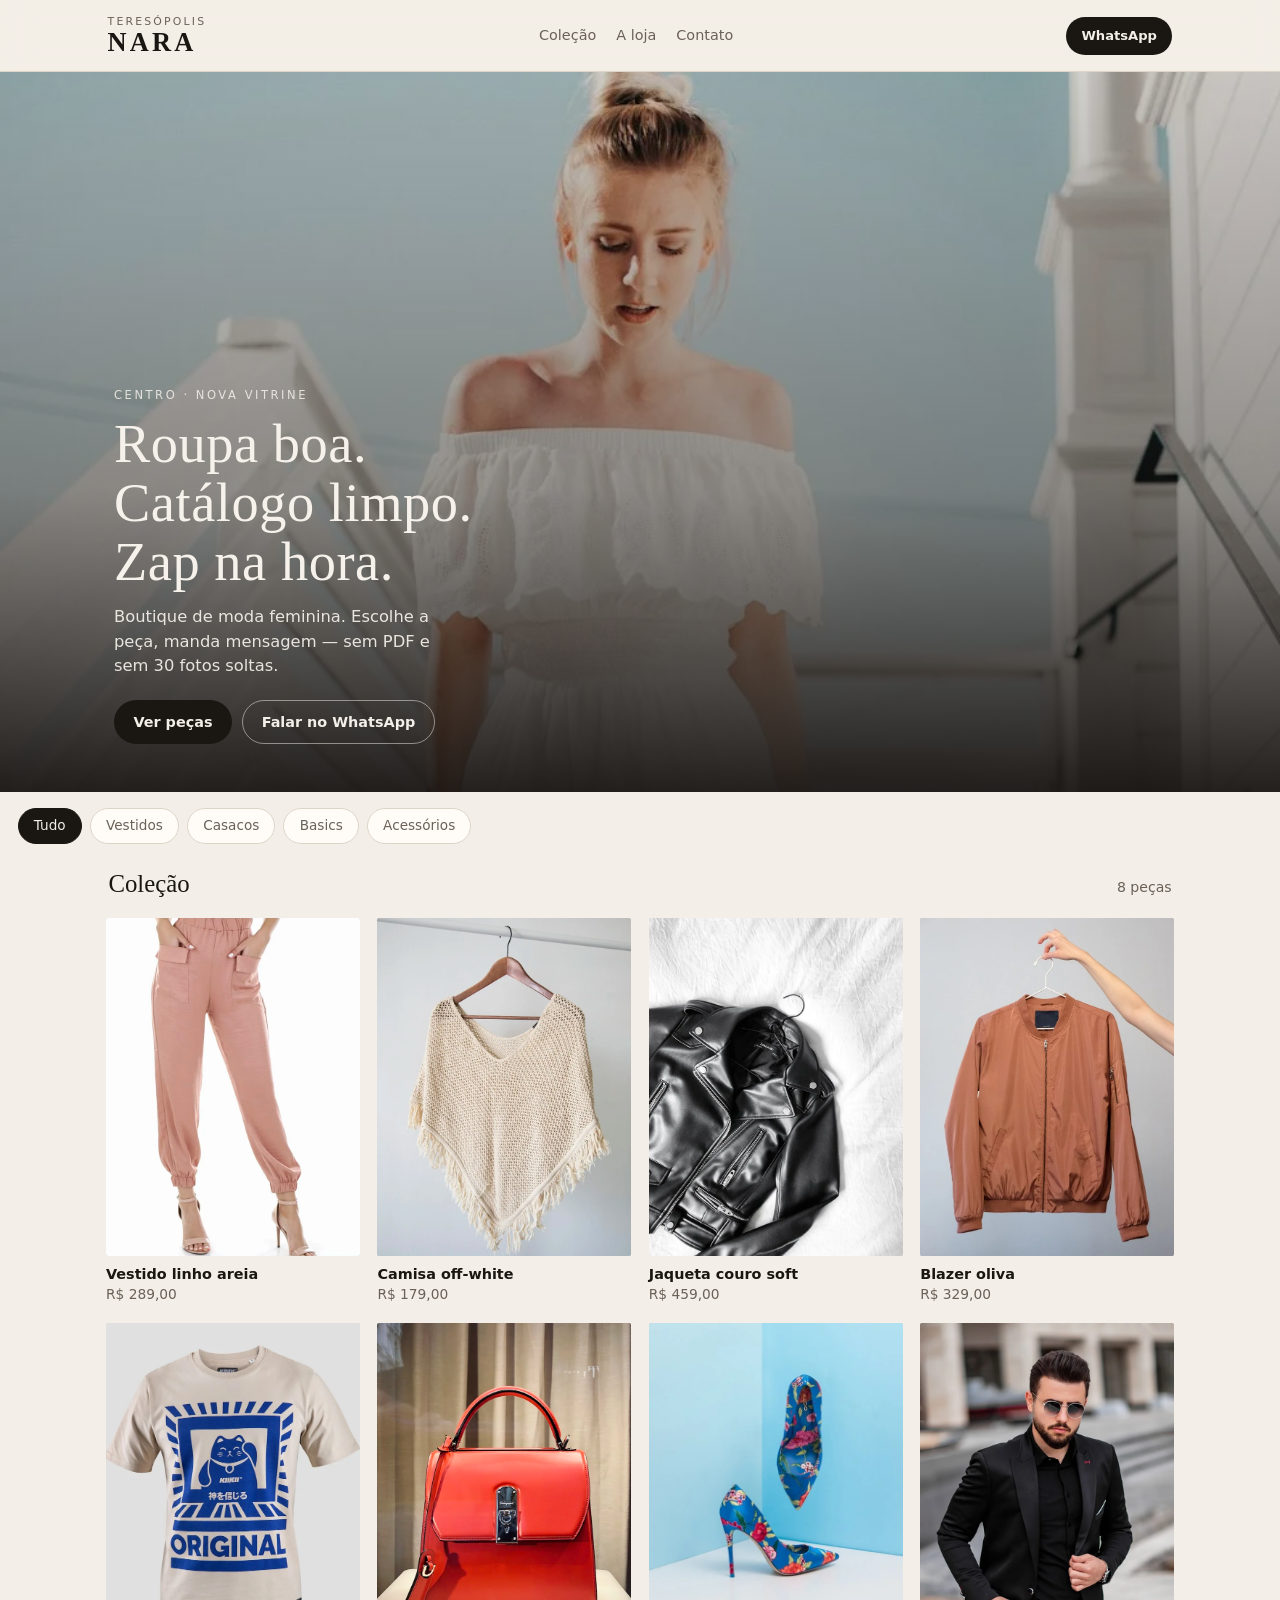
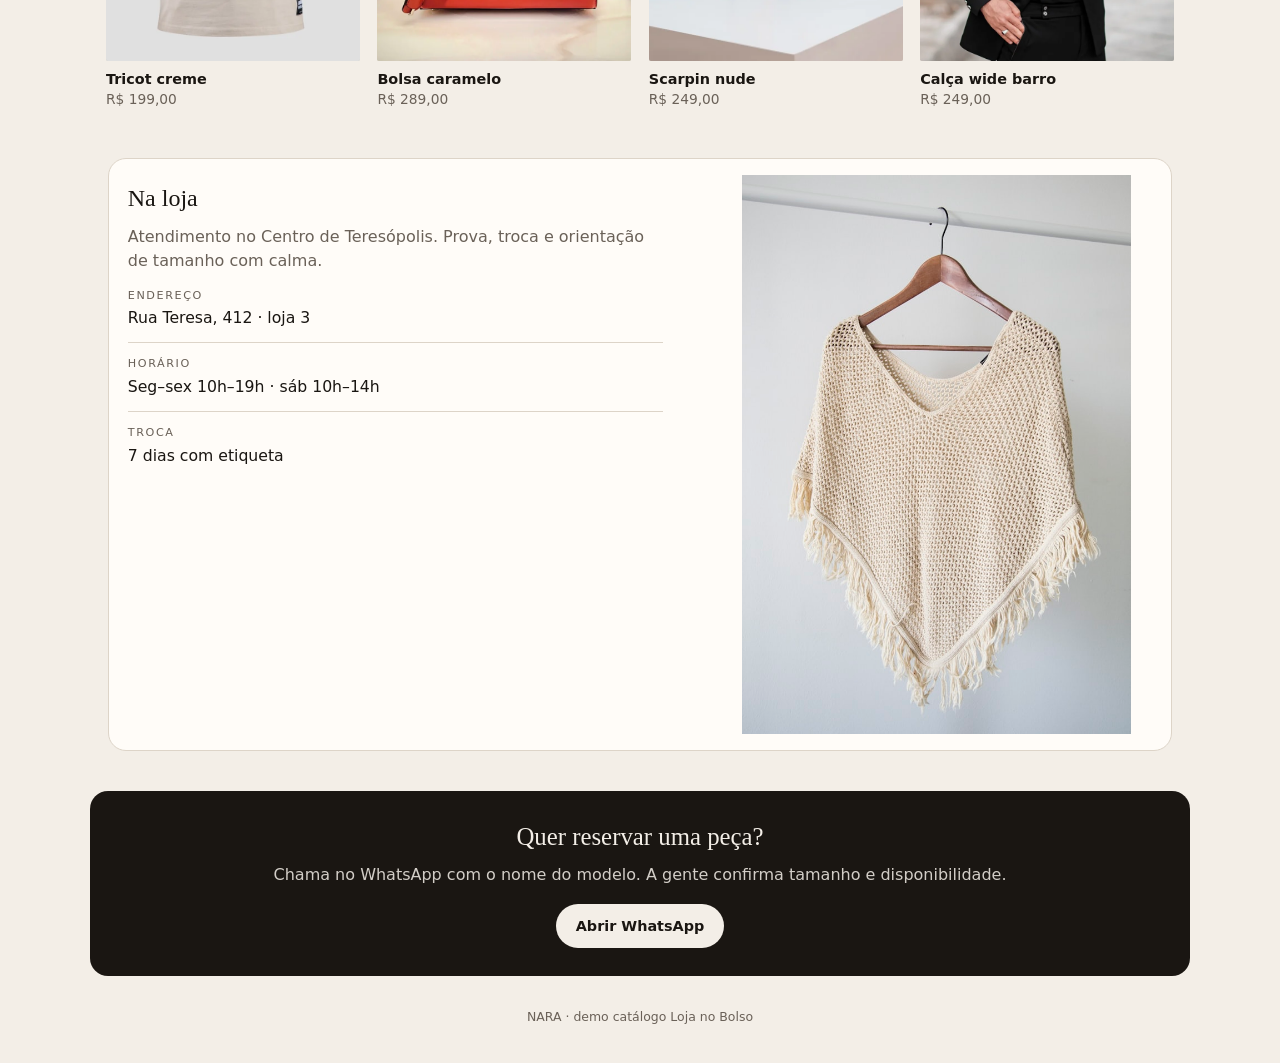
==== commit b6d11b89: "Publish NARA photo-first catalog (approved visual) Mobile boutique layout with linked CSS, hero phot" ====
--- a/index.html
+++ b/index.html
@@ -1,167 +1,102 @@
 <!DOCTYPE html>
 <html lang="pt-BR">
 <head>
-    <meta charset="UTF-8">
-    <meta name="viewport" content="width=device-width, initial-scale=1.0">
-    <title>Estilo &amp; Essência - Teresópolis</title>
-    <meta name="description" content="Boutique premium de moda feminina em Teresópolis. Look sofisticado, peças selecionadas.">
-    <meta property="og:title" content="Estilo & Essência - Teresópolis">
-    <meta property="og:description" content="Boutique premium de moda feminina em Teresópolis. Look sofisticado, peças selecionadas.">
-    <meta property="og:type" content="website">
-    <meta property="og:url" content="https://estilo-essencia.com/">
-    <meta property="og:image" content="https://estilo-essencia.com/img/hero.webp">
-    <meta name="twitter:card" content="summary_large_image">
-    <meta name="twitter:title" content="Estilo & Essência - Teresópolis">
-    <meta name="twitter:description" content="Boutique premium de moda feminina em Teresópolis. Look sofisticado, peças selecionadas.">
-    <meta name="twitter:image" content="https://estilo-essencia.com/img/hero.webp">
-    
-    <link rel="preconnect" href="https://fonts.googleapis.com" crossorigin>
-    <link rel="preconnect" href="https://fonts.gstatic.com" crossorigin>
-    <link href="https://fonts.googleapis.com/css2?family=Inter:wght@400;500;600;700&family=Playfair+Display:wght@600;700&display=swap" rel="stylesheet">
-    <link rel="icon" href="data:image/svg+xml,<svg xmlns='http://www.w3.org/2000/svg' viewBox='0 0 100 100'><text y='.9em' font-size='90'>✨</text></svg>" type="image/svg+xml">
+  <meta charset="UTF-8" />
+  <meta name="viewport" content="width=device-width, initial-scale=1, viewport-fit=cover" />
+  <meta name="theme-color" content="#1a1612" />
+  <title>NARA · Teresópolis</title>
+  <meta name="description" content="NARA — moda feminina no Centro de Teresópolis. Catálogo no celular." />
+  <link rel="stylesheet" href="styles.css" />
 </head>
 <body>
-    <header class="header">
-        <div class="container">
-            <h1 class="logo">Estilo &amp; Essência</h1>
-            <button class="nav-toggle" aria-label="Menu de navegação" aria-expanded="false">
-                <svg width="24" height="24" viewBox="0 0 24 24" fill="none" xmlns="http://www.w3.org/2000/svg">
-                    <path d="M3 6h18M3 12h18M3 18h18" stroke="currentColor" stroke-width="2" stroke-linecap="round"/>
-                </svg>
-            </button>
-            <nav class="nav">
-                <a href="#inicio">Início</a>
-                <a href="#colecao">Coleção</a>
-                <a href="#contato">Contato</a>
-            </nav>
-        </div>
-    </header>
+  <a class="skip" href="#colecao">Pular para a coleção</a>
 
-    <section id="inicio" class="hero">
-        <div class="hero-content">
-            <h2>Estilo que transforma<br>sua essência</h2>
-            <p>Boutique premium de moda feminina em Teresópolis</p>
-            <a href="https://wa.me/5521994542037?text=Tenho%20interesse%20no%20Vestido%20Longo%20Floral" class="btn-whatsapp">WhatsApp</a>
-        </div>
-        <div class="hero-image">
-                    <img srcset="img/hero.webp 400w, img/hero.webp 800w" sizes="100vw" src="img/hero.webp" alt="Mulher elegante usando vestido floral rosa em Teresópolis" loading="eager">
-        </div>
-    </section>
+  <header class="top">
+    <div class="top-row">
+      <div class="brand">
+        <span class="brand-city">Teresópolis</span>
+        <a class="brand-name" href="/">NARA</a>
+      </div>
+      <nav class="nav-desktop" aria-label="Principal">
+        <a href="#colecao">Coleção</a>
+        <a href="#loja">A loja</a>
+        <a href="#contato">Contato</a>
+      </nav>
+      <a class="btn btn-sm" id="waTop" href="#" target="_blank" rel="noopener">WhatsApp</a>
+    </div>
+  </header>
 
-    <section id="colecao" class="collection">
-        <div class="container">
-            <h3>Nossa Coleção</h3>
-            <div class="product-grid">
-                <article class="product-card">
-                    <div class="product-image">
-                        <img srcset="img/p1.webp 280w, img/p1.webp 560w" sizes="(max-width: 480px) 100vw, (max-width: 1024px) 50vw, 33vw" src="img/p1.webp" alt="Vestido longo floral rosa com estampado floral elegante" loading="lazy">
-                    </div>
-                    <div class="product-info">
-                        <h4>Vestido Longo Floral</h4>
-                        <p class="price">R$ 389,90</p>
-                        <a href="https://wa.me/5521994542037?text=Tenho%20interesse%20no%20Vestido%20Longo%20Floral" class="btn-small">Ver no WhatsApp</a>
-                    </div>
-                </article>
+  <section class="hero">
+    <picture>
+      <source srcset="img/hero.webp" type="image/webp" />
+      <img class="hero-photo" src="img/hero.jpg" alt="Look da vitrine NARA" width="1000" height="1400" fetchpriority="high" />
+    </picture>
+    <div class="hero-veil"></div>
+    <div class="hero-text">
+      <p class="kicker">Centro · nova vitrine</p>
+      <h1>Roupa boa.<br />Catálogo limpo.<br />Zap na hora.</h1>
+      <p class="lead">Boutique de moda feminina. Escolhe a peça, manda mensagem — sem PDF e sem 30 fotos soltas.</p>
+      <div class="hero-actions">
+        <a class="btn btn-solid" href="#colecao">Ver peças</a>
+        <a class="btn btn-line" id="waHero" href="#" target="_blank" rel="noopener">Falar no WhatsApp</a>
+      </div>
+    </div>
+  </section>
 
-                <article class="product-card">
-                    <div class="product-image">
-                        <img srcset="img/p2.webp 280w, img/p2.webp 560w" sizes="(max-width: 480px) 100vw, (max-width: 1024px) 50vw, 33vw" src="img/p2.webp" alt="Blazer estruturado marrom clássico com corte moderno" loading="lazy">
-                    </div>
-                    <div class="product-info">
-                        <h4>Blazer Estruturado</h4>
-                        <p class="price">R$ 459,90</p>
-                        <a href="https://wa.me/5521994542037?text=Tenho%20interesse%20no%20Blazer%20Estruturado" class="btn-small">Ver no WhatsApp</a>
-                    </div>
-                </article>
+  <div class="filters" id="filters" role="tablist" aria-label="Categorias"></div>
 
-                <article class="product-card">
-                    <div class="product-image">
-                        <img srcset="img/p3.webp 280w, img/p3.webp 560w" sizes="(max-width: 480px) 100vw, (max-width: 1024px) 50vw, 33vw" src="img/p3.webp" alt="Conjunto pantalona e top estampado tropical azul e branco" loading="lazy">
-                    </div>
-                    <div class="product-info">
-                        <h4>Conjunto Pantalona &amp; Top</h4>
-                        <p class="price">R$ 329,90</p>
-                        <a href="https://wa.me/5521994542037?text=Tenho%20interesse%20no%20Conjunto%20Pantalona%20%26%20Top" class="btn-small">Ver no WhatsApp</a>
-                    </div>
-                </article>
+  <main id="colecao" class="main">
+    <div class="main-head">
+      <h2>Coleção</h2>
+      <p class="count" id="count"></p>
+    </div>
+    <div class="grid" id="grid"></div>
+    <p class="empty" id="empty" hidden>Nenhuma peça nesse filtro.</p>
+  </main>
 
-                <article class="product-card">
-                    <div class="product-image">
-                        <img srcset="img/p4.webp 280w, img/p4.webp 560w" sizes="(max-width: 480px) 100vw, (max-width: 1024px) 50vw, 33vw" src="img/p4.webp" alt="Vestido noite preto com acabamento luxo e decote drapeado" loading="lazy">
-                    </div>
-                    <div class="product-info">
-                        <h4>Vestido Noite Preto</h4>
-                        <p class="price">R$ 479,90</p>
-                        <a href="https://wa.me/5521994542037?text=Tenho%20interesse%20no%20Vestido%20Noite%20Preto" class="btn-small">Ver no WhatsApp</a>
-                    </div>
-                </article>
+  <section id="loja" class="about">
+    <div class="about-grid">
+      <div>
+        <h2>Na loja</h2>
+        <p>Atendimento no Centro de Teresópolis. Prova, troca e orientação de tamanho com calma.</p>
+        <dl class="facts">
+          <div><dt>Endereço</dt><dd>Rua Teresa, 412 · loja 3</dd></div>
+          <div><dt>Horário</dt><dd>Seg–sex 10h–19h · sáb 10h–14h</dd></div>
+          <div><dt>Troca</dt><dd>7 dias com etiqueta</dd></div>
+        </dl>
+      </div>
+      <figure class="about-photo">
+        <img src="img/p2.jpg" alt="Detalhe de peça na loja" width="700" height="900" loading="lazy" />
+      </figure>
+    </div>
+  </section>
 
-                <article class="product-card">
-                    <div class="product-image">
-                        <img srcset="img/p5.webp 280w, img/p5.webp 560w" sizes="(max-width: 480px) 100vw, (max-width: 1024px) 50vw, 33vw" src="img/p5.webp" alt="Macacão alfaiataria preto reto com cinto decorativo" loading="lazy">
-                    </div>
-                    <div class="product-info">
-                        <h4>Macacão Alfaiataria</h4>
-                        <p class="price">R$ 349,90</p>
-                        <a href="https://wa.me/5521994542037?text=Tenho%20interesse%20no%20Macac%C3%A3o%20Alfaiataria" class="btn-small">Ver no WhatsApp</a>
-                    </div>
-                </article>
+  <section id="contato" class="contact">
+    <h2>Quer reservar uma peça?</h2>
+    <p>Chama no WhatsApp com o nome do modelo. A gente confirma tamanho e disponibilidade.</p>
+    <a class="btn btn-solid" id="waContact" href="#" target="_blank" rel="noopener">Abrir WhatsApp</a>
+  </section>
 
-                <article class="product-card">
-                    <div class="product-image">
-                        <img srcset="img/p6.webp 280w, img/p6.webp 560w" sizes="(max-width: 480px) 100vw, (max-width: 1024px) 50vw, 33vw" src="img/p6.webp" alt="Saia lápis jacquard dourado com cintura alta e comprimento midi" loading="lazy">
-                    </div>
-                    <div class="product-info">
-                        <h4>Saia Lápis Jacquard</h4>
-                        <p class="price">R$ 289,90</p>
-                        <a href="https://wa.me/5521994542037?text=Tenho%20interesse%20na%20Saia%20L%C3%A1pis%20Jacquard" class="btn-small">Ver no WhatsApp</a>
-                    </div>
-                </article>
+  <footer class="foot">
+    <p>NARA · demo catálogo Loja no Bolso</p>
+  </footer>
 
-                <article class="product-card">
-                    <div class="product-image">
-                        <img srcset="img/p7.webp 280w, img/p7.webp 560w" sizes="(max-width: 480px) 100vw, (max-width: 1024px) 50vw, 33vw" src="img/p7.webp" alt="Blusa silk nobre creme com alças finas e decote sutil" loading="lazy">
-                    </div>
-                    <div class="product-info">
-                        <h4>Blusa Silk Nobre</h4>
-                        <p class="price">R$ 259,90</p>
-                        <a href="https://wa.me/5521994542037?text=Tenho%20interesse%20na%20Blusa%20Silk%20Nobre" class="btn-small">Ver no WhatsApp</a>
-                    </div>
-                </article>
+  <!-- Product sheet -->
+  <div class="sheet" id="sheet" hidden>
+    <button type="button" class="sheet-scrim" data-close aria-label="Fechar"></button>
+    <div class="sheet-card" role="dialog" aria-modal="true" aria-labelledby="sTitle">
+      <button type="button" class="sheet-close" data-close aria-label="Fechar">×</button>
+      <img id="sImg" class="sheet-img" alt="" />
+      <div class="sheet-body">
+        <p class="sheet-tag" id="sTag"></p>
+        <h3 id="sTitle"></h3>
+        <p class="sheet-price" id="sPrice"></p>
+        <p class="sheet-desc" id="sDesc"></p>
+        <a class="btn btn-solid btn-block" id="sWa" href="#" target="_blank" rel="noopener">Quero essa no WhatsApp</a>
+      </div>
+    </div>
+  </div>
 
-                <article class="product-card">
-                    <div class="product-image">
-                        <img srcset="img/p8.webp 280w, img/p8.webp 560w" sizes="(max-width: 480px) 100vw, (max-width: 1024px) 50vw, 33vw" src="img/p8.webp" alt="Calça cigarrete estilizada bege com pinça frontal e bolsos laterais" loading="lazy">
-                    </div>
-                    <div class="product-info">
-                        <h4>Calça Cigarrete</h4>
-                        <p class="price">R$ 269,90</p>
-                        <a href="https://wa.me/5521994542037?text=Tenho%20interesse%20na%20Cal%C3%A7a%20Cigarrete" class="btn-small">Ver no WhatsApp</a>
-                    </div>
-                </article>
-            </div>
-        </div>
-    </section>
-
-    <section id="contato" class="contact">
-        <div class="container">
-            <h3>Entre em Contato</h3>
-            <div class="contact-info">
-                <p><strong>WhatsApp:</strong> (21) 99454-2037</p>
-                <p><strong>Horário:</strong> Seg-Sex 9h-18h</p>
-                <p><strong>Endereço:</strong> Teresópolis, RJ</p>
-            </div>
-            <a href="https://wa.me/5521994542037?text=Tenho%20interesse%20em%20consultar%20o%20atendimento" class="btn-whatsapp">Fale Conosco</a>
-        </div>
-    </section>
-
-    <footer class="footer">
-        <div class="container">
-            <p>&copy; 2024 Estilo &amp; Essência. Todos os direitos reservados.</p>
-            <p>Teresópolis, RJ • Seg-Sex 9h-18h</p>
-        </div>
-    </footer>
-
-    <script src="app.js"></script>
+  <script src="app.js" defer></script>
 </body>
-</html>+</html>
--- a/styles.css
+++ b/styles.css
@@ -0,0 +1,249 @@
+/* NARA — photo-first boutique. No Inter. No purple AI. */
+:root {
+  --bg: #f3eee7;
+  --ink: #1a1612;
+  --mute: #6a6158;
+  --line: #ddd4c8;
+  --card: #fffcf8;
+  --accent: #9a4f38;
+  --safe-bottom: env(safe-area-inset-bottom, 0px);
+  --font: system-ui, -apple-system, "Segoe UI", Roboto, "Helvetica Neue", Arial, sans-serif;
+  --serif: "Iowan Old Style", "Palatino Linotype", Palatino, Georgia, "Times New Roman", serif;
+}
+
+*, *::before, *::after { box-sizing: border-box; }
+html { scroll-behavior: smooth; }
+body {
+  margin: 0;
+  font-family: var(--font);
+  color: var(--ink);
+  background: var(--bg);
+  line-height: 1.45;
+  -webkit-font-smoothing: antialiased;
+}
+img { max-width: 100%; display: block; height: auto; }
+a { color: inherit; }
+button { font: inherit; color: inherit; background: none; border: 0; cursor: pointer; }
+
+.skip {
+  position: absolute; left: -999px; top: 0; z-index: 100;
+  background: #000; color: #fff; padding: .6rem 1rem;
+}
+.skip:focus { left: .5rem; top: .5rem; }
+
+/* TOP */
+.top {
+  position: sticky; top: 0; z-index: 40;
+  background: rgba(243, 238, 231, 0.92);
+  backdrop-filter: blur(14px);
+  -webkit-backdrop-filter: blur(14px);
+  border-bottom: 1px solid var(--line);
+}
+.top-row {
+  max-width: 1100px; margin: 0 auto;
+  display: flex; align-items: center; justify-content: space-between; gap: 1rem;
+  padding: .85rem 1.1rem;
+  padding-top: calc(.85rem + env(safe-area-inset-top, 0px));
+}
+.brand-city {
+  display: block; font-size: .68rem; letter-spacing: .2em; text-transform: uppercase; color: var(--mute);
+}
+.brand-name {
+  font-family: var(--serif); font-size: 1.65rem; letter-spacing: .12em;
+  text-decoration: none; font-weight: 600; line-height: 1;
+}
+.nav-desktop { display: none; gap: 1.25rem; }
+.nav-desktop a {
+  text-decoration: none; font-size: .9rem; color: var(--mute);
+  padding: .35rem 0; border-bottom: 1px solid transparent;
+}
+.nav-desktop a:hover { color: var(--ink); border-color: var(--ink); }
+
+.btn {
+  display: inline-flex; align-items: center; justify-content: center;
+  min-height: 44px; padding: 0 1.15rem; border-radius: 999px;
+  text-decoration: none; font-weight: 600; font-size: .9rem;
+  border: 1px solid transparent; transition: transform .15s ease, background .15s ease;
+}
+.btn:active { transform: scale(.98); }
+.btn-sm { min-height: 38px; padding: 0 .9rem; font-size: .82rem; background: var(--ink); color: var(--bg); }
+.btn-solid { background: var(--ink); color: var(--bg); }
+.btn-line { background: transparent; color: #f3eee7; border-color: rgba(243,238,231,.5); }
+.btn-block { width: 100%; }
+.btn:focus-visible { outline: 2px solid var(--accent); outline-offset: 3px; }
+
+/* HERO */
+.hero {
+  position: relative;
+  min-height: min(88dvh, 720px);
+  background: #211c18;
+  overflow: hidden;
+}
+.hero-photo {
+  position: absolute; inset: 0; width: 100%; height: 100%;
+  object-fit: cover; object-position: center 20%;
+}
+.hero-veil {
+  position: absolute; inset: 0;
+  background:
+    linear-gradient(to top, rgba(18,14,12,.92) 0%, rgba(18,14,12,.45) 42%, rgba(18,14,12,.2) 100%);
+}
+.hero-text {
+  position: relative; z-index: 1;
+  min-height: min(88dvh, 720px);
+  max-width: 1100px; margin: 0 auto;
+  display: flex; flex-direction: column; justify-content: flex-end;
+  padding: 2rem 1.15rem 2.4rem;
+  color: #f6f1ea;
+}
+.kicker {
+  margin: 0 0 .75rem; font-size: .72rem; letter-spacing: .22em; text-transform: uppercase; opacity: .85;
+}
+.hero h1 {
+  margin: 0 0 .85rem;
+  font-family: var(--serif); font-weight: 500;
+  font-size: clamp(2.1rem, 7.5vw, 3.4rem);
+  line-height: 1.08; letter-spacing: .01em;
+}
+.lead {
+  margin: 0 0 1.35rem; max-width: 32ch; font-size: 1.02rem; opacity: .92; line-height: 1.5;
+}
+.hero-actions { display: flex; flex-wrap: wrap; gap: .65rem; }
+
+/* FILTERS */
+.filters {
+  display: flex; gap: .5rem; overflow-x: auto; scrollbar-width: none;
+  padding: 1rem 1.1rem .35rem;
+  position: sticky; top: 58px; z-index: 30;
+  background: color-mix(in srgb, var(--bg) 94%, transparent);
+  backdrop-filter: blur(10px);
+}
+.filters::-webkit-scrollbar { display: none; }
+.chip {
+  flex: 0 0 auto; min-height: 36px; padding: 0 .95rem;
+  border-radius: 999px; border: 1px solid var(--line);
+  background: var(--card); color: var(--mute); cursor: pointer; font-size: .85rem;
+}
+.chip.on { background: var(--ink); color: var(--bg); border-color: var(--ink); }
+
+/* GRID */
+.main { max-width: 1100px; margin: 0 auto; padding: .5rem 1rem 2rem; }
+.main-head {
+  display: flex; justify-content: space-between; align-items: baseline;
+  padding: .5rem .15rem 1rem;
+}
+.main-head h2 {
+  margin: 0; font-family: var(--serif); font-weight: 500; font-size: 1.55rem;
+}
+.count { margin: 0; color: var(--mute); font-size: .88rem; }
+
+.grid {
+  display: grid;
+  grid-template-columns: 1fr 1fr;
+  gap: .85rem .7rem;
+}
+.card {
+  width: 100%; text-align: left; padding: 0; border: 0; background: transparent; cursor: pointer;
+}
+.card:focus-visible { outline: 2px solid var(--accent); outline-offset: 3px; }
+.card-media {
+  aspect-ratio: 3/4; overflow: hidden; background: #d5cfc6;
+  margin-bottom: .55rem; border-radius: 2px;
+}
+.card-media img {
+  width: 100%; height: 100%; object-fit: cover;
+  transition: transform .4s ease;
+}
+.card:hover .card-media img { transform: scale(1.04); }
+.card-name {
+  margin: 0 0 .15rem; font-size: .9rem; font-weight: 600; line-height: 1.25;
+}
+.card-price {
+  margin: 0; font-size: .86rem; color: var(--mute); font-variant-numeric: tabular-nums;
+}
+.empty { text-align: center; color: var(--mute); padding: 2rem 1rem; }
+
+/* ABOUT */
+.about {
+  max-width: 1100px; margin: 0 auto; padding: 1rem 1.1rem 2.5rem;
+}
+.about-grid {
+  display: grid; gap: 1.25rem;
+  background: var(--card); border: 1px solid var(--line); border-radius: 18px;
+  overflow: hidden;
+}
+.about-grid > div { padding: 1.35rem 1.2rem 1.5rem; }
+.about h2 {
+  margin: 0 0 .6rem; font-family: var(--serif); font-weight: 500; font-size: 1.5rem;
+}
+.about p { margin: 0 0 1rem; color: var(--mute); }
+.facts { margin: 0; display: grid; gap: .85rem; }
+.facts div { padding-bottom: .75rem; border-bottom: 1px solid var(--line); }
+.facts div:last-child { border: 0; padding: 0; }
+.facts dt {
+  font-size: .7rem; letter-spacing: .14em; text-transform: uppercase; color: var(--mute); margin-bottom: .2rem;
+}
+.facts dd { margin: 0; font-size: .98rem; }
+.about-photo img { width: 100%; height: 100%; object-fit: cover; min-height: 240px; }
+
+.contact {
+  max-width: 1100px; margin: 0 auto 2rem; padding: 1.75rem 1.2rem;
+  text-align: center; background: var(--ink); color: var(--bg); border-radius: 18px;
+  margin-left: 1rem; margin-right: 1rem;
+}
+.contact h2 { margin: 0 0 .5rem; font-family: var(--serif); font-weight: 500; font-size: 1.55rem; }
+.contact p { margin: 0 0 1.1rem; opacity: .85; }
+.contact .btn-solid { background: var(--bg); color: var(--ink); }
+
+.foot {
+  text-align: center; color: var(--mute); font-size: .78rem;
+  padding: 0 1rem calc(1.5rem + var(--safe-bottom));
+}
+
+/* SHEET */
+.sheet[hidden] { display: none !important; }
+.sheet { position: fixed; inset: 0; z-index: 60; display: grid; align-items: end; }
+.sheet-scrim {
+  position: absolute; inset: 0; background: rgba(20,16,12,.55); border: 0; width: 100%; height: 100%;
+}
+.sheet-card {
+  position: relative; z-index: 1; max-height: 92dvh; overflow: auto;
+  background: var(--bg); border-radius: 18px 18px 0 0;
+  padding-bottom: var(--safe-bottom);
+  animation: rise .22s ease-out;
+}
+@keyframes rise {
+  from { transform: translateY(12%); opacity: .6; }
+  to { transform: none; opacity: 1; }
+}
+.sheet-close {
+  position: absolute; top: .7rem; right: .7rem; z-index: 2;
+  width: 40px; height: 40px; border-radius: 999px; background: rgba(255,255,255,.92);
+  font-size: 1.4rem; line-height: 1;
+}
+.sheet-img { width: 100%; aspect-ratio: 4/5; object-fit: cover; background: #ccc; }
+.sheet-body { padding: 1rem 1.15rem 1.35rem; }
+.sheet-tag {
+  margin: 0 0 .25rem; font-size: .7rem; letter-spacing: .16em; text-transform: uppercase; color: var(--mute);
+}
+.sheet-body h3 {
+  margin: 0 0 .35rem; font-family: var(--serif); font-weight: 500; font-size: 1.55rem;
+}
+.sheet-price { margin: 0 0 .75rem; font-size: 1.1rem; font-variant-numeric: tabular-nums; }
+.sheet-desc { margin: 0 0 1.15rem; color: var(--mute); }
+
+@media (min-width: 720px) {
+  .nav-desktop { display: flex; }
+  .grid { grid-template-columns: repeat(3, 1fr); gap: 1.1rem; }
+  .about-grid { grid-template-columns: 1.1fr .9fr; align-items: stretch; }
+  .about-photo img { min-height: 100%; }
+  .contact { margin-left: auto; margin-right: auto; max-width: 1100px; }
+  .hero-text { padding-left: 1.5rem; padding-right: 1.5rem; padding-bottom: 3rem; }
+}
+@media (min-width: 980px) {
+  .grid { grid-template-columns: repeat(4, 1fr); }
+}
+@media (prefers-reduced-motion: reduce) {
+  .sheet-card { animation: none; }
+  .card-media img { transition: none; }
+}
